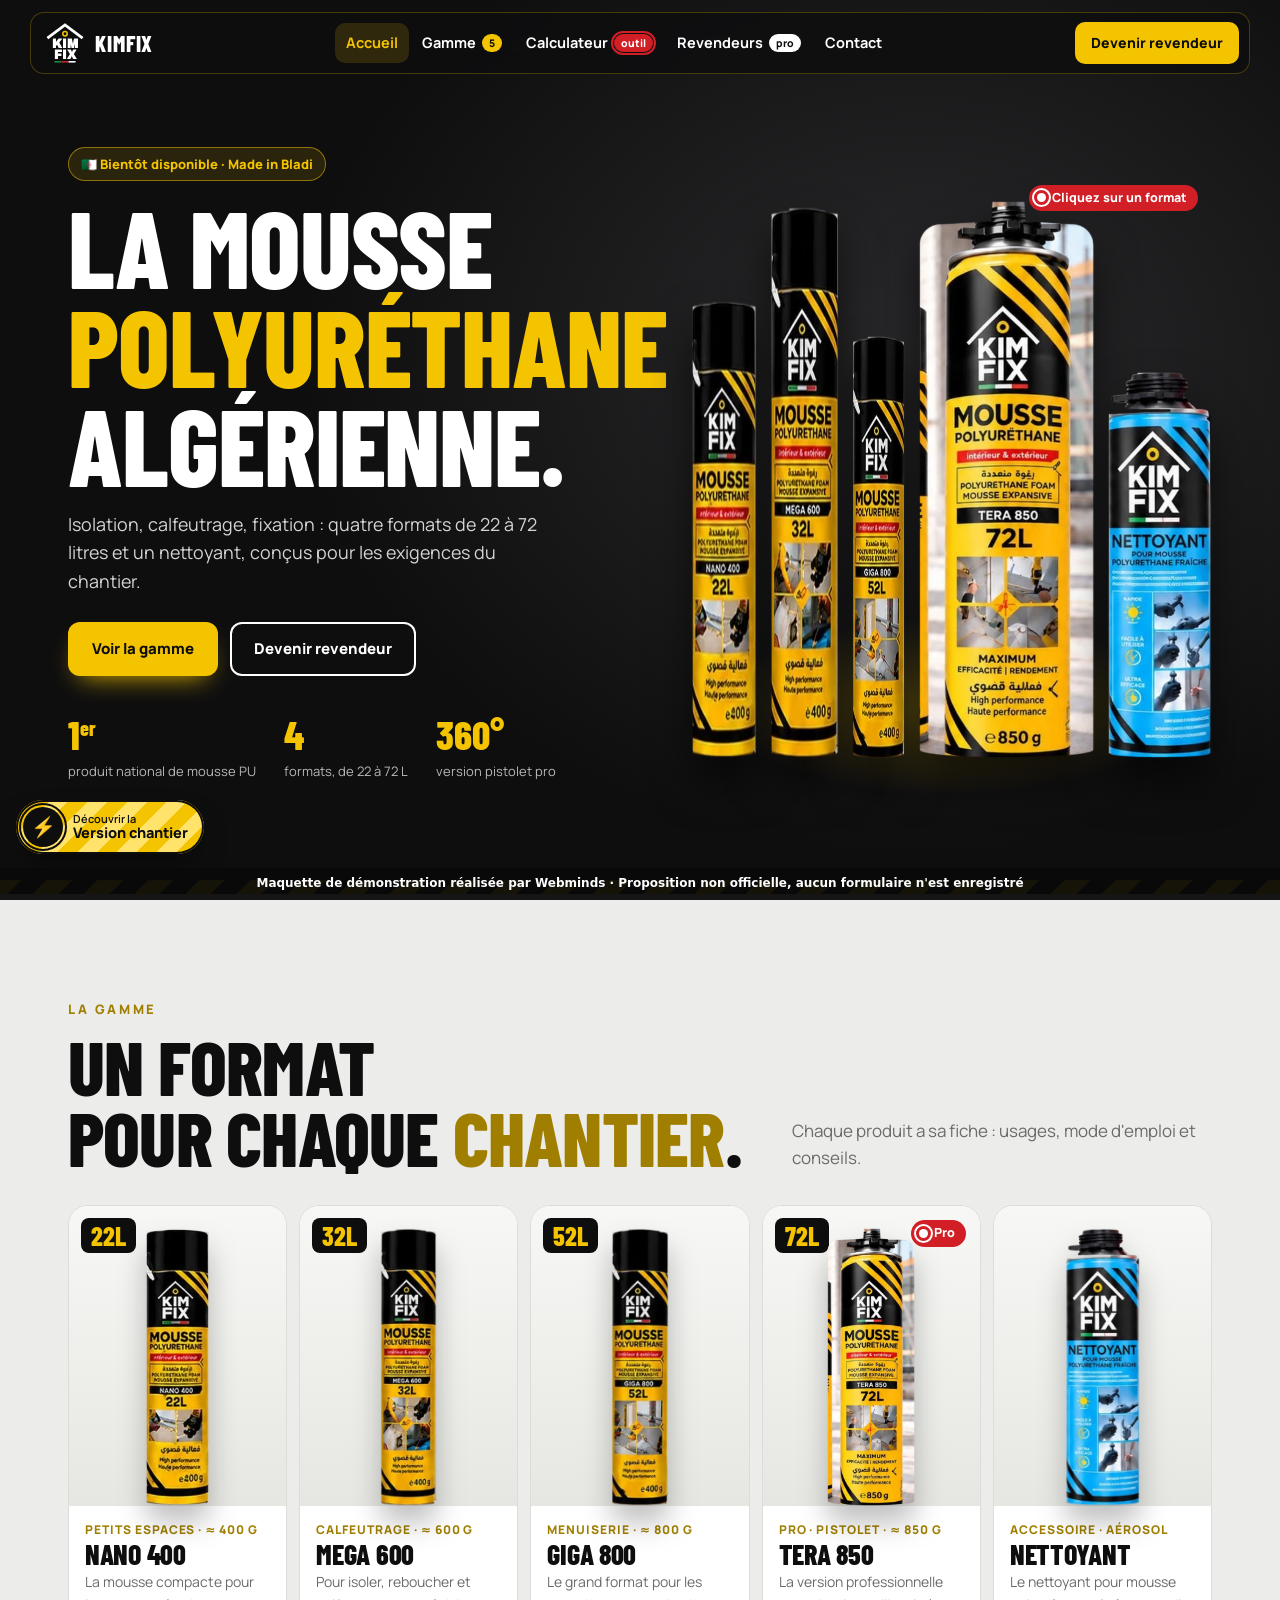
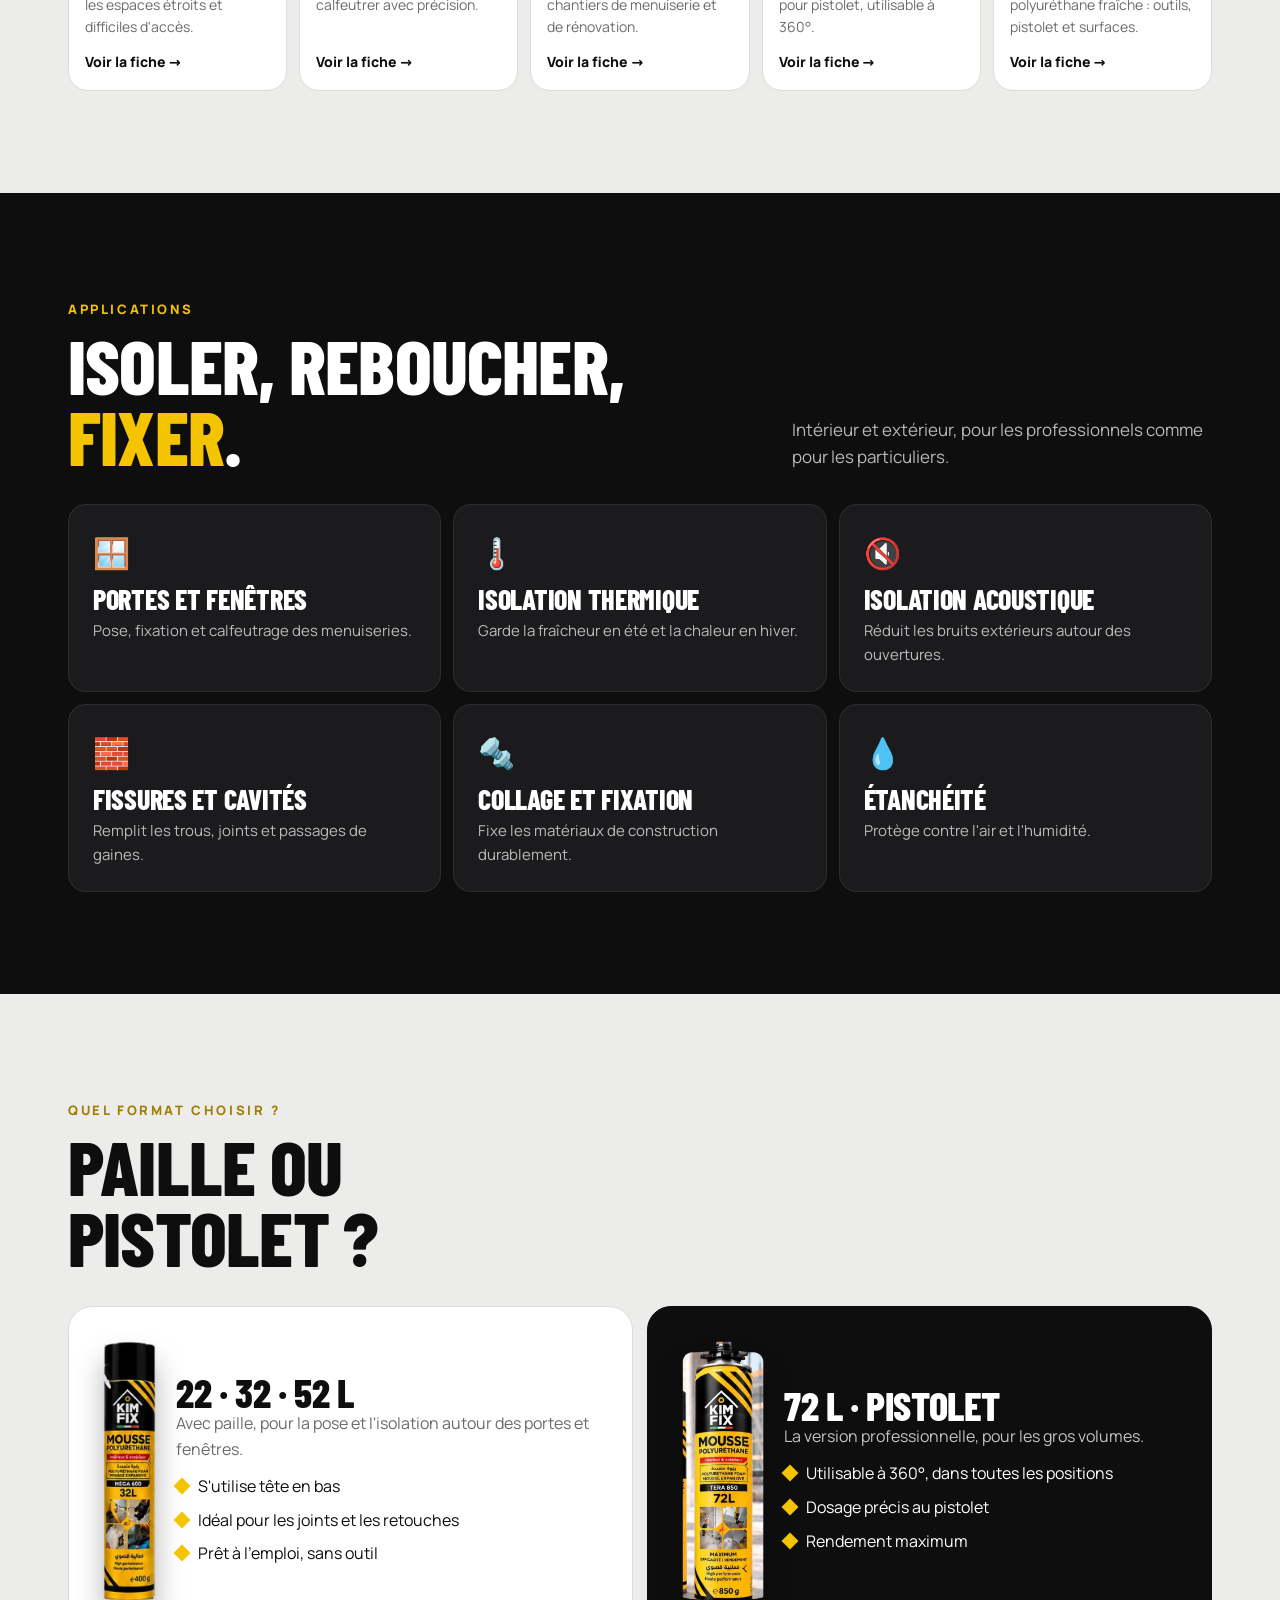
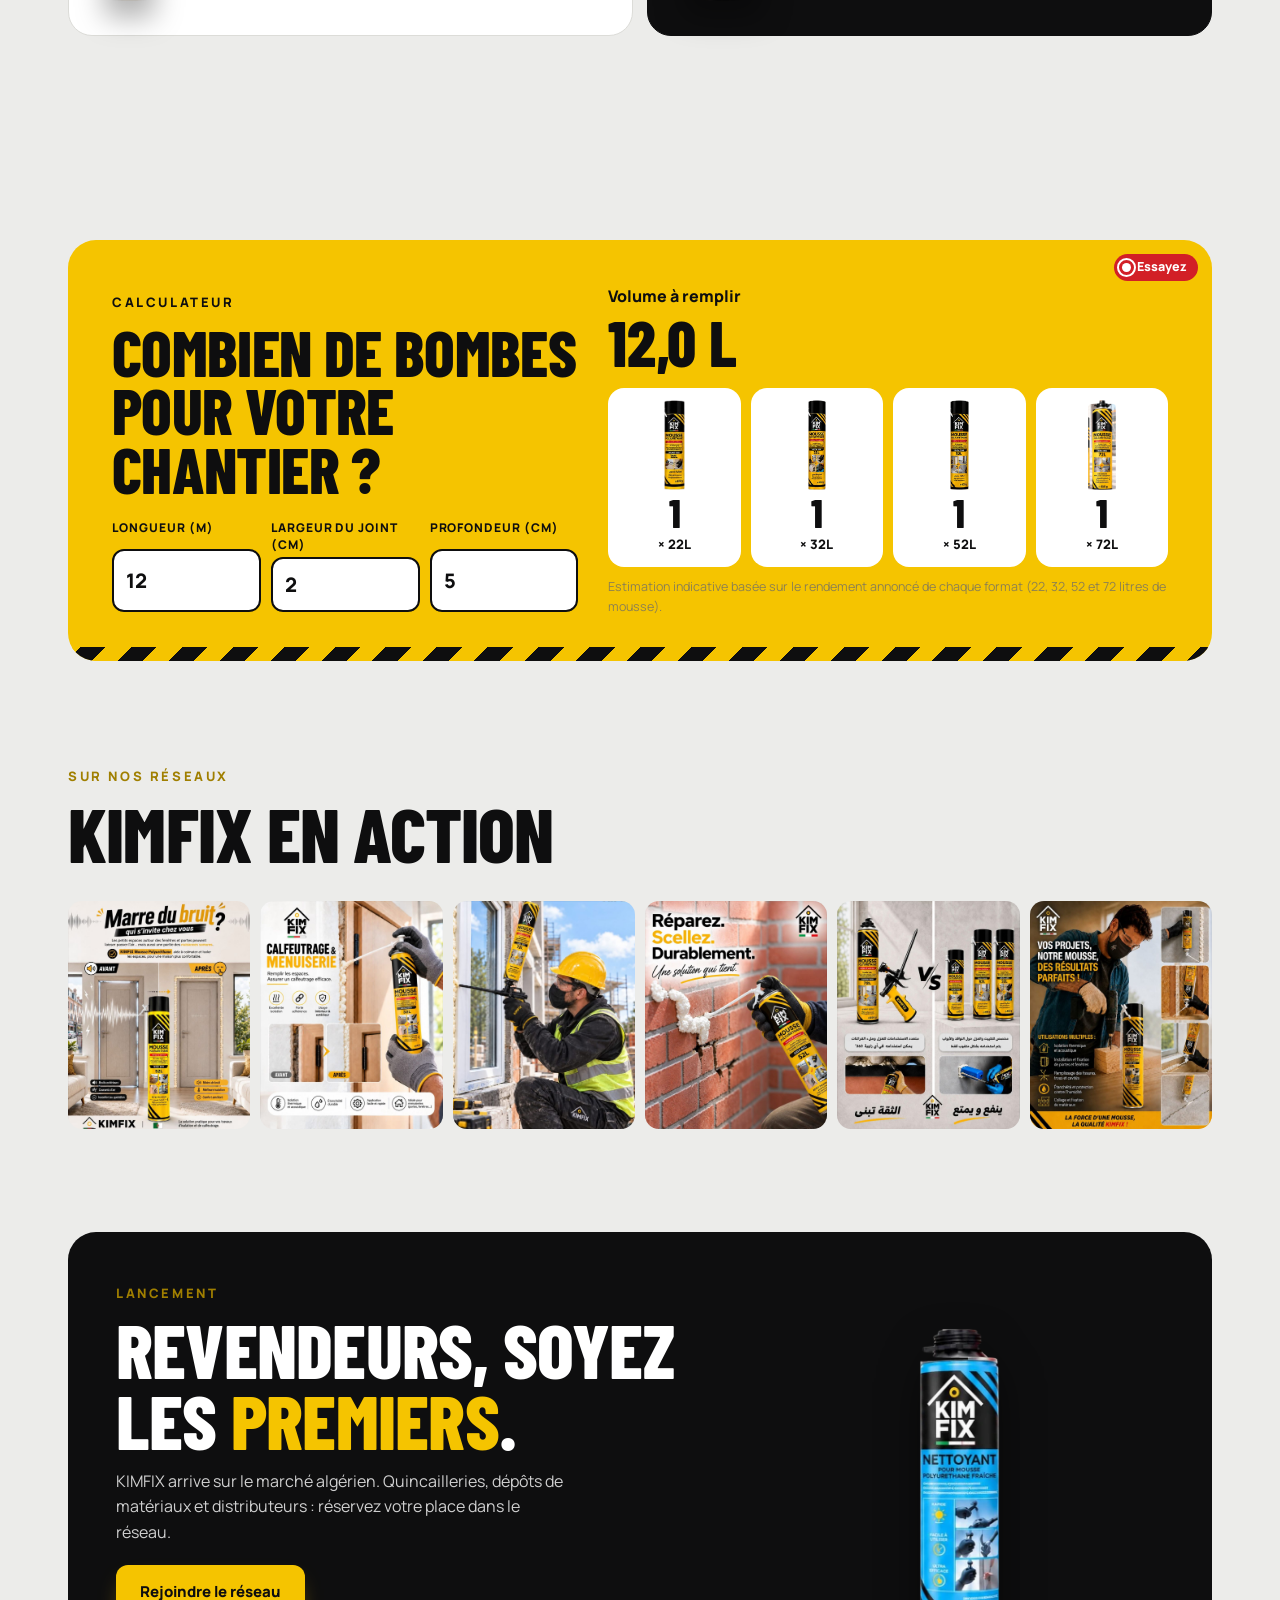
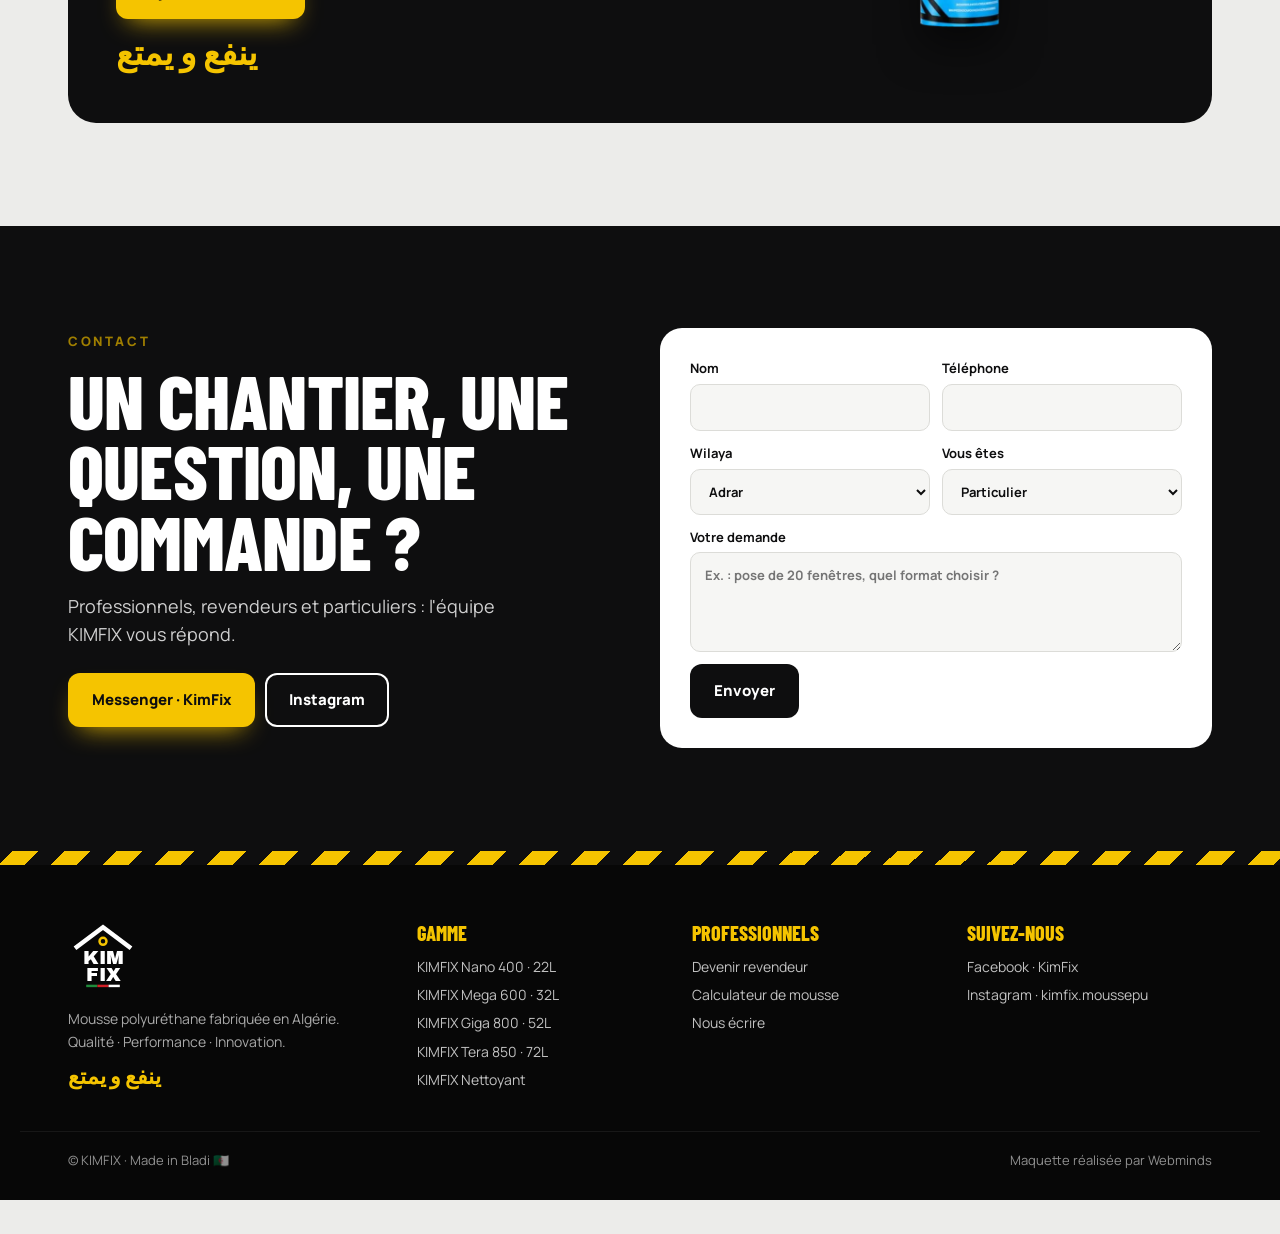
==== index.html @ 87c702bf "KIMFIX : site 2 versions (corporate + chantier), gamme, fiches, calculateur, revendeurs" ====
<!DOCTYPE html><html lang="fr"><head>
<meta charset="utf-8"><meta name="viewport" content="width=device-width, initial-scale=1, viewport-fit=cover"><meta name="robots" content="noindex, nofollow"><meta name="theme-color" content="#0e0e0f">
<link rel="stylesheet" href="style.css"><link rel="icon" href="img/logo.svg">
<title>KIMFIX — Mousse polyuréthane fabriquée en Algérie</title>
<meta name="description" content="KIMFIX, mousse polyuréthane Made in Algeria : 22L, 32L, 52L, 72L et nettoyant. Isolation, calfeutrage, fixation.">
</head><body data-v="corp">
<div id="hdr"></div><main>
<section class="hero"><div class="wrap in">
 <div><span class="badge">🇩🇿 Bientôt disponible · Made in Bladi</span>
  <h1>La mousse <span>polyuréthane</span> algérienne.</h1>
  <p class="lead">Isolation, calfeutrage, fixation : quatre formats de 22 à 72 litres et un nettoyant, conçus pour les exigences du chantier.</p>
  <div style="display:flex;gap:12px;flex-wrap:wrap"><a class="btn y" href="#gamme">Voir la gamme</a><a class="btn o" href="revendeurs.html">Devenir revendeur</a></div>
  <div class="facts"><div><b>1<sup style="font-size:.5em">er</sup></b><span>produit national de mousse PU</span></div><div><b>4</b><span>formats, de 22 à 72 L</span></div><div><b>360°</b><span>version pistolet pro</span></div></div></div>
 <div class="cans" id="cans"><span class="glow"></span><span class="tap tr"><i></i>Cliquez sur un format</span></div>
</div><div class="stripe"></div></section>

<section id="gamme"><div class="wrap"><div class="shead"><div><span class="kick">La gamme</span><h2 style="margin-top:8px">Un format<br>pour chaque <em style="color:#a07f00">chantier</em>.</h2></div><p>Chaque produit a sa fiche : usages, mode d'emploi et conseils.</p></div>
 <div class="range" id="range"></div></div></section>

<section class="dark"><div class="wrap"><div class="shead"><div><span class="kick">Applications</span><h2 style="margin-top:8px">Isoler, reboucher,<br><em>fixer</em>.</h2></div><p>Intérieur et extérieur, pour les professionnels comme pour les particuliers.</p></div>
 <div class="uses" id="uses"></div></div></section>

<section><div class="wrap"><div class="shead"><div><span class="kick">Quel format choisir ?</span><h2 style="margin-top:8px">Paille ou<br>pistolet ?</h2></div></div>
 <div class="versus">
  <div class="vcard rv"><img src="img/c32.webp" alt="KIMFIX 32L"><div><h3>22 · 32 · 52 L</h3><p style="color:var(--mut)">Avec paille, pour la pose et l'isolation autour des portes et fenêtres.</p><ul><li>S'utilise tête en bas</li><li>Idéal pour les joints et les retouches</li><li>Prêt à l'emploi, sans outil</li></ul></div></div>
  <div class="vcard pro rv"><img src="img/c72.webp" alt="KIMFIX 72L"><div><h3>72 L · Pistolet</h3><p style="opacity:.75">La version professionnelle, pour les gros volumes.</p><ul><li>Utilisable à 360°, dans toutes les positions</li><li>Dosage précis au pistolet</li><li>Rendement maximum</li></ul></div></div>
 </div></div></section>
<section id="calcul"><div class="wrap"><div class="calc rv"><span class="tap tr"><i></i>Essayez</span>
 <div><span class="kick" style="color:#0e0e0f">Calculateur</span><h2 style="margin-top:8px">Combien de bombes pour votre chantier ?</h2>
  <div class="f3"><label>Longueur (m)<input id="cl" type="number" min="0" step="0.5" value="12"></label><label>Largeur du joint (cm)<input id="cw2" type="number" min="0" step="0.5" value="2"></label><label>Profondeur (cm)<input id="cd" type="number" min="0" step="0.5" value="5"></label></div></div>
 <div><span style="font-weight:800">Volume à remplir</span><div class="vol" id="cv">0 L</div><div class="cres" id="cres"></div>
  <p class="note">Estimation indicative basée sur le rendement annoncé de chaque format (22, 32, 52 et 72 litres de mousse).</p></div>
</div></div></section>
<section style="padding-top:0"><div class="wrap"><div class="shead"><div><span class="kick">Sur nos réseaux</span><h2 style="margin-top:8px">KIMFIX en action</h2></div></div><div class="gal" id="gal"></div></div></section>
<section style="padding-top:0"><div class="wrap"><div class="launch rv"><div><span class="kick">Lancement</span><h2 style="margin-top:8px">Revendeurs, soyez<br>les <span>premiers</span>.</h2><p style="opacity:.8;margin:14px 0 20px;max-width:460px">KIMFIX arrive sur le marché algérien. Quincailleries, dépôts de matériaux et distributeurs : réservez votre place dans le réseau.</p><a class="btn y" href="revendeurs.html">Rejoindre le réseau</a><div class="ar">ينفع و يمتع</div></div><img src="img/cnet.webp" alt="" style="height:300px;width:auto;justify-self:center;filter:drop-shadow(0 20px 20px rgba(0,0,0,.5))"></div></div></section>
<section class="contact" id="contact"><div class="wrap cg">
 <div><span class="kick">Contact</span><h2 style="margin-top:10px">Un chantier, une question, une commande&nbsp;?</h2>
  <p style="opacity:.8;font-size:18px;margin:16px 0 24px;max-width:440px">Professionnels, revendeurs et particuliers : l'équipe KIMFIX vous répond.</p>
  <div style="display:flex;gap:10px;flex-wrap:wrap"><a class="btn y" id="fbl" target="_blank" rel="noopener">Messenger · KimFix</a><a class="btn o" id="igl" target="_blank" rel="noopener">Instagram</a></div></div>
 <form class="f" id="cform"><label>Nom<input required></label><label>Téléphone<input type="tel" required></label>
  <label>Wilaya<select id="cw"></select></label><label>Vous êtes<select><option>Particulier</option><option>Artisan / applicateur</option><option>Entreprise du bâtiment</option><option>Revendeur / quincaillerie</option></select></label>
  <label class="full">Votre demande<textarea placeholder="Ex. : pose de 20 fenêtres, quel format choisir ?"></textarea></label><button class="btn k" type="submit">Envoyer</button></form>
</div></section>
</main><div id="ftr"></div>
<script src="data.js"></script><script src="core.js"></script>
<script>
document.getElementById('cans').insertAdjacentHTML('beforeend',ORDER.map(k=>'<a href="produit.html?p='+k+'" aria-label="'+P[k].name+'"><img src="'+P[k].img+'" alt="'+P[k].name+'"></a>').join(''));
document.getElementById('range').innerHTML=ORDER.map((k,i)=>{const p=P[k];return '<a class="pc" href="produit.html?p='+k+'">'+(p.vol?'<span class="vb">'+p.vol+'L</span>':'')+(i===3?'<span class="tap tr"><i></i>Pro</span>':'')+'<div class="vis"><img src="'+p.img+'" alt="'+p.name+'" loading="lazy"></div><div class="tx"><small>'+p.tag+' · '+p.fmt+'</small><h3>'+p.name.replace('KIMFIX ','')+'</h3><p>'+p.short+'</p><span class="go">Voir la fiche →</span></div></a>'}).join('');
document.getElementById('uses').innerHTML=USES.map(u=>'<div class="use rv"><div class="e">'+u[0]+'</div><h3>'+u[1]+'</h3><p>'+u[2]+'</p></div>').join('');
document.getElementById('gal').innerHTML=['bruit','calfeutrage','chantier','reparez','vs','projets'].map(k=>'<a href="#gamme"><img src="img/camp-'+k+'.jpg" alt="Publication KIMFIX" loading="lazy"></a>').join('');
document.getElementById('fbl').href=FB;document.getElementById('igl').href=IG;document.getElementById('cw').innerHTML=WILAYAS.map(w=>'<option>'+w+'</option>').join('');document.getElementById('cform').onsubmit=e=>{e.preventDefault();okForm(e.target,'Message envoyé !')};calcInit(document.getElementById('calcul'));
reveal();
</script></body></html>
---- style.css ----
@font-face{font-family:AB;src:url(fonts/archivo-black-latin-400-normal.woff2) format('woff2');font-display:swap}
@font-face{font-family:BC;font-weight:700;src:url(fonts/barlow-condensed-latin-700-normal.woff2) format('woff2');font-display:swap}
@font-face{font-family:BC;font-weight:800;src:url(fonts/barlow-condensed-latin-800-normal.woff2) format('woff2');font-display:swap}
@font-face{font-family:MR;font-weight:400;src:url(fonts/manrope-latin-400-normal.woff2) format('woff2')}
@font-face{font-family:MR;font-weight:600;src:url(fonts/manrope-latin-600-normal.woff2) format('woff2')}
@font-face{font-family:MR;font-weight:700;src:url(fonts/manrope-latin-700-normal.woff2) format('woff2')}
@font-face{font-family:MR;font-weight:800;src:url(fonts/manrope-latin-800-normal.woff2) format('woff2')}
:root{--y:#f5c400;--y2:#ffd83d;--k:#0e0e0f;--k2:#1b1b1d;--g:#ececea;--mut:#6b6b6b;--line:#dcdcd8;--ease:cubic-bezier(.2,.8,.2,1)}
*{box-sizing:border-box;margin:0;padding:0}:root{padding-top:env(safe-area-inset-top,0px)}
html{scroll-behavior:smooth;overflow-x:clip;scroll-padding-top:90px}
body{font-family:MR,system-ui,sans-serif;background:var(--g);color:var(--k);line-height:1.6;overflow-x:clip;padding-bottom:34px;-webkit-font-smoothing:antialiased}
img{max-width:100%;display:block}a{color:inherit;text-decoration:none}button,input,select,textarea{font:inherit;color:inherit}
:focus-visible{outline:3px solid var(--y);outline-offset:3px}
.wrap{max-width:1240px;margin:0 auto;padding-inline:clamp(18px,4vw,48px)}section{padding-block:clamp(64px,8vw,110px);position:relative}main{overflow-x:clip}
h1,h2,h3{font-family:BC,Impact,sans-serif;font-weight:800;text-transform:uppercase;line-height:.92;letter-spacing:-.01em}
h2{font-size:clamp(44px,6vw,84px)}h2 em{font-style:normal;color:var(--y);-webkit-text-stroke:0}
.kick{font:800 13px MR;letter-spacing:.2em;text-transform:uppercase;color:#a07f00}
.dark .kick{color:var(--y)}
.stripe{height:14px;background:repeating-linear-gradient(-45deg,var(--y) 0 18px,var(--k) 18px 36px)}
.lg{width:44px;height:44px}
header.top{position:fixed;z-index:60;top:calc(12px + env(safe-area-inset-top,0px));left:50%;transform:translateX(-50%);width:min(1220px,calc(100% - 24px));display:flex;align-items:center;justify-content:space-between;gap:12px;padding:8px 10px 8px 12px;border-radius:14px;background:rgba(14,14,15,.82);backdrop-filter:blur(12px);-webkit-backdrop-filter:blur(12px);color:#fff;border:1px solid rgba(245,196,0,.25);transition:.3s}
header.top.solid{background:rgba(14,14,15,.96)}
.logo{display:flex;align-items:center;gap:8px;font:800 22px BC;letter-spacing:.04em}
header.top nav{display:flex;gap:2px;font-weight:700;font-size:14.5px}header.top nav a{display:inline-flex;gap:6px;align-items:center;padding:8px 11px;border-radius:10px}
header.top nav a:hover,header.top nav a.act{background:rgba(245,196,0,.15);color:var(--y)}
.hr{display:flex;gap:8px;align-items:center}.cta{background:var(--y);color:var(--k);padding:10px 16px;border-radius:10px;font-weight:800;font-size:14px;white-space:nowrap}
.burger{display:none;width:44px;height:44px;border:0;border-radius:10px;background:var(--y);color:var(--k);font-size:20px}
.menu{position:fixed;inset:0;z-index:80;background:var(--k);color:#fff;display:none;flex-direction:column;justify-content:center;gap:8px;padding:0 28px}.menu.open{display:flex}
.menu a{font:800 clamp(34px,10vw,52px) BC;text-transform:uppercase;display:flex;gap:10px;align-items:center}.menu .mx{position:absolute;top:20px;right:20px;width:48px;height:48px;border:0;border-radius:12px;background:var(--y);font-size:20px}
.pst{display:inline-flex;font:800 10.5px/1 MR;padding:4px 7px;border-radius:999px;position:relative;text-transform:none}
.pst.y{background:var(--y);color:var(--k)}.pst.k{background:#fff;color:var(--k)}.pst.r{background:#d21f26;color:#fff}
.pst.r::after{content:"";position:absolute;inset:-3px;border-radius:999px;border:2px solid #d21f26;animation:ping 1.6s ease-out infinite}
@keyframes ping{0%{transform:scale(.9);opacity:.9}100%{transform:scale(1.35);opacity:0}}
.tap{position:absolute;z-index:6;display:inline-flex;gap:6px;align-items:center;background:#d21f26;color:#fff;font:800 12.5px/1 MR;padding:7px 11px 7px 8px;border-radius:999px;pointer-events:none;white-space:nowrap}
.tap i{width:9px;height:9px;border-radius:50%;background:#fff;position:relative}.tap i::after{content:"";position:absolute;inset:-5px;border-radius:50%;border:2px solid #fff;animation:ping 1.4s ease-out infinite}
.tap.tr{top:14px;right:14px}.tap.tl{top:14px;left:14px}
.vswitch{position:fixed;z-index:90;bottom:calc(46px + env(safe-area-inset-bottom,0px));left:16px;display:flex;gap:10px;align-items:center;padding:7px 16px 7px 7px;border-radius:999px;color:var(--k);font:800 14.5px/1.1 MR;background:repeating-linear-gradient(-45deg,var(--y) 0 14px,#ffe36a 14px 28px);background-size:200% 100%;animation:vsg 3s linear infinite,vsw 5s ease-in-out infinite;box-shadow:0 14px 30px -10px rgba(0,0,0,.6),inset 0 0 0 2px var(--k)}
.vswitch small{display:block;font-size:11px;font-weight:600}.vswitch .vs-i{width:40px;height:40px;border-radius:50%;background:var(--k);display:grid;place-items:center;font-size:20px;position:relative}
.vswitch .vs-i::after{content:"";position:absolute;inset:-4px;border-radius:50%;border:2px solid var(--k);animation:ping 1.6s ease-out infinite}
.v-mod .vswitch{background:var(--k);color:#fff;animation:vsw 5s ease-in-out infinite;box-shadow:0 14px 30px -10px rgba(0,0,0,.6),inset 0 0 0 2px var(--y)}.v-mod .vswitch .vs-i{background:var(--y)}
@keyframes vsg{to{background-position:-56px 0}}@keyframes vsw{0%,82%,100%{rotate:0deg}86%{rotate:-6deg}90%{rotate:5deg}94%{rotate:-3deg}}
#wm-demo{position:fixed;left:0;right:0;bottom:0;z-index:2147483000;background:rgba(10,10,10,.95);color:#fff;font:600 12px/1.3 system-ui,sans-serif;text-align:center;padding:8px 12px calc(8px + env(safe-area-inset-bottom,0px))}
.btn{display:inline-flex;align-items:center;justify-content:center;gap:10px;padding:15px 24px;border-radius:12px;font-weight:800;font-size:15px;border:0;cursor:pointer;transition:transform .3s var(--ease);white-space:nowrap}
.btn.y{background:var(--y);color:var(--k);box-shadow:0 12px 26px -12px rgba(245,196,0,.9)}.btn.y:hover{transform:translateY(-2px)}.btn.k{background:var(--k);color:#fff}.btn.o{box-shadow:inset 0 0 0 2px currentColor;background:transparent}
.btn.done{background:#1f8a3b!important;color:#fff!important}
.rv{opacity:0;transform:translateY(24px);transition:opacity .7s,transform .8s var(--ease)}.rv.in{opacity:1;transform:none}
.shead{display:flex;justify-content:space-between;align-items:flex-end;gap:24px;flex-wrap:wrap;margin-bottom:34px}.shead p{max-width:420px;color:var(--mut);font-size:17px}
.dark{background:var(--k);color:#fff}.dark .shead p{color:rgba(255,255,255,.7)}
/* hero corp */
.hero{background:radial-gradient(70% 80% at 72% 40%,#2a2a2c,#0e0e0f 70%);color:#fff;padding:0;overflow:hidden}
.hero .in{display:grid;grid-template-columns:1fr 1.05fr;gap:24px;align-items:center;min-height:min(100svh,880px);padding-block:120px 70px}
.hero h1{font-size:clamp(60px,8.4vw,128px);margin:16px 0}.hero h1 span{color:var(--y)}
.hero .lead{font-size:clamp(16px,1.4vw,19px);opacity:.82;max-width:480px;margin-bottom:26px}
.badge{display:inline-flex;gap:8px;align-items:center;background:rgba(245,196,0,.12);border:1px solid rgba(245,196,0,.5);color:var(--y);font:800 13px MR;padding:7px 12px;border-radius:999px}
.cans{position:relative;height:clamp(380px,46vw,620px);display:flex;align-items:flex-end;justify-content:center;gap:clamp(4px,1vw,14px)}
.cans a{display:block;transition:transform .5s var(--ease)}.cans a:hover{transform:translateY(-16px)}
.cans img{filter:drop-shadow(0 26px 22px rgba(0,0,0,.6));height:100%;width:auto}
.cans a:nth-child(1){height:64%}.cans a:nth-child(2){height:76%}.cans a:nth-child(3){height:78%}.cans a:nth-child(4){height:94%}.cans a:nth-child(5){height:72%}
.cans .glow{position:absolute;left:5%;right:5%;bottom:-6%;height:30%;background:radial-gradient(closest-side,rgba(245,196,0,.35),transparent);pointer-events:none}
.facts{display:flex;gap:28px;flex-wrap:wrap;margin-top:34px}.facts b{display:block;font:800 40px BC;color:var(--y)}.facts span{font-size:13px;opacity:.7}
/* range */
.range{display:grid;grid-template-columns:repeat(5,1fr);gap:12px}
.pc{background:#fff;border-radius:20px;overflow:hidden;display:flex;flex-direction:column;position:relative;transition:transform .4s var(--ease),box-shadow .4s;border:1px solid var(--line)}
.pc:hover{transform:translateY(-6px);box-shadow:0 30px 50px -30px rgba(0,0,0,.45)}
.pc .vis{height:300px;display:flex;align-items:flex-end;justify-content:center;padding:22px 10px 0;background:linear-gradient(180deg,#f7f7f5,#e6e6e2)}
.pc .vis img{max-height:100%;width:auto;filter:drop-shadow(0 18px 14px rgba(0,0,0,.25));transition:transform .5s var(--ease)}.pc:hover .vis img{transform:scale(1.05)}
.pc .vb{position:absolute;top:12px;left:12px;background:var(--k);color:var(--y);font:800 26px BC;padding:2px 10px;border-radius:8px}
.pc .tx{padding:14px 16px 16px;display:flex;flex-direction:column;gap:3px;flex:1}.pc small{font-weight:800;color:#a07f00;font-size:12px;text-transform:uppercase;letter-spacing:.08em}
.pc h3{font-size:28px}.pc p{font-size:14px;color:var(--mut)}.pc .go{margin-top:auto;padding-top:10px;font-weight:800;font-size:14px}
.uses{display:grid;grid-template-columns:repeat(3,1fr);gap:12px}
.use{background:var(--k2);border:1px solid rgba(255,255,255,.08);border-radius:18px;padding:24px;transition:border-color .3s}.use:hover{border-color:var(--y)}
.use .e{font-size:30px}.use h3{font-size:28px;margin:10px 0 6px;color:#fff}.use p{color:rgba(255,255,255,.7);font-size:15px}
.versus{display:grid;grid-template-columns:1fr 1fr;gap:14px}
.vcard{border-radius:24px;padding:clamp(22px,3vw,34px);display:grid;grid-template-columns:auto 1fr;gap:20px;align-items:center;background:#fff;border:1px solid var(--line)}
.vcard.pro{background:var(--k);color:#fff;border-color:var(--k)}.vcard img{height:260px;width:auto;filter:drop-shadow(0 18px 14px rgba(0,0,0,.3))}
.vcard h3{font-size:40px}.vcard ul{list-style:none;display:grid;gap:8px;margin-top:12px}.vcard li{display:flex;gap:10px}.vcard li::before{content:"";flex:none;width:12px;height:12px;background:var(--y);margin-top:6px;transform:rotate(45deg)}
.calc{background:var(--y);border-radius:28px;padding:clamp(22px,4vw,44px);display:grid;grid-template-columns:1fr 1.2fr;gap:30px;align-items:center;position:relative;overflow:hidden}
.calc::before{content:"";position:absolute;inset:auto 0 0 0;height:14px;background:repeating-linear-gradient(-45deg,var(--k) 0 18px,var(--y) 18px 36px)}
.calc h2{font-size:clamp(40px,5vw,72px)}.calc .f3{display:grid;grid-template-columns:repeat(3,1fr);gap:10px;margin-top:20px}
.calc label{display:grid;gap:4px;font:800 12px MR;text-transform:uppercase;letter-spacing:.08em}
.calc input{border:2px solid var(--k);border-radius:12px;padding:12px;background:#fff;font:800 20px MR;width:100%}
.calc .vol{font:800 64px/1 BC}.calc .note{font-size:12.5px;margin-top:10px;opacity:.75}
.cres{display:grid;grid-template-columns:repeat(4,1fr);gap:10px;margin-top:14px}
.cr{background:#fff;border-radius:16px;padding:12px 8px;text-align:center;display:grid;justify-items:center;gap:2px}.cr img{height:90px;width:auto}.cr b{font:800 40px/1 BC}.cr span{font-weight:800;font-size:13px}
.gal{display:grid;grid-template-columns:repeat(6,1fr);gap:10px}.gal a{border-radius:14px;overflow:hidden;aspect-ratio:4/5}.gal img{width:100%;height:100%;object-fit:cover;transition:transform .6s var(--ease)}.gal a:hover img{transform:scale(1.05)}
.launch{background:var(--k);color:#fff;border-radius:28px;padding:clamp(26px,4vw,48px);display:grid;grid-template-columns:1.2fr .8fr;gap:24px;align-items:center;overflow:hidden;position:relative}
.launch h2 span{color:var(--y)}.launch .ar{font:800 34px MR;color:var(--y);margin-top:10px}
.contact{background:var(--k);color:#fff}.cg{display:grid;grid-template-columns:1fr 1fr;gap:40px}
.f{display:grid;grid-template-columns:1fr 1fr;gap:12px;background:#fff;color:var(--k);border-radius:22px;padding:clamp(18px,3vw,30px)}.f .full{grid-column:1/-1}
.f label{display:grid;gap:5px;font-size:13px;font-weight:700}.f input,.f select,.f textarea{border:1.5px solid var(--line);background:#f6f6f4;border-radius:10px;padding:12px 14px;width:100%}.f textarea{min-height:100px}.f .btn{grid-column:1/-1;justify-self:start}
.ft{background:#070707;color:#fff;padding:56px 0 30px;border-top:14px solid transparent;border-image:repeating-linear-gradient(-45deg,var(--y) 0 18px,var(--k) 18px 36px) 14}
.fg{display:grid;grid-template-columns:1.3fr 1fr 1fr 1fr;gap:30px}.ft .lg{width:70px;height:70px;margin-bottom:10px}.ft p{opacity:.65;font-size:14px;max-width:280px}.ft .ar{font:800 22px MR;color:var(--y);opacity:1;margin-top:8px}
.ft h4{color:var(--y);font:800 20px BC;text-transform:uppercase;margin-bottom:8px}.ft a{display:block;opacity:.75;font-size:14px;padding:3px 0}.ft a:hover{opacity:1;color:var(--y)}
.fb{display:flex;justify-content:space-between;gap:10px;flex-wrap:wrap;border-top:1px solid rgba(255,255,255,.12);margin-top:36px;padding-top:18px;font-size:13px;opacity:.55}
/* produit */
.ph{background:radial-gradient(80% 80% at 70% 40%,#2a2a2c,#0e0e0f 70%);color:#fff;padding:0;overflow:hidden}
.ph .in{display:grid;grid-template-columns:1fr 1fr;gap:30px;align-items:center;padding-block:130px 70px}.crumb{font-size:14px;opacity:.75;display:flex;gap:8px}.crumb a{text-decoration:underline}
.ph h1{font-size:clamp(54px,7vw,104px);margin:12px 0}.ph .lead{font-size:18px;opacity:.85;max-width:480px;margin-bottom:20px}
.ph .stage{display:flex;justify-content:center;align-items:flex-end;height:clamp(360px,42vw,560px)}.ph .stage img{max-height:100%;width:auto;filter:drop-shadow(0 34px 28px rgba(0,0,0,.6))}
.chips{display:flex;flex-wrap:wrap;gap:8px}.chips span{border:1px solid rgba(245,196,0,.5);color:var(--y);border-radius:999px;padding:6px 12px;font-size:13.5px;font-weight:700}
.pgrid{display:grid;grid-template-columns:1.1fr .9fr;gap:18px;align-items:start}.panel{background:#fff;border:1px solid var(--line);border-radius:20px;padding:clamp(22px,3vw,32px)}.panel+.panel{margin-top:16px}
.panel h2{font-size:clamp(32px,3.4vw,44px);margin-bottom:12px}.panel ul{list-style:none;display:grid;gap:10px}.panel li{display:flex;gap:10px}.panel li::before{content:"";flex:none;width:12px;height:12px;background:var(--y);margin-top:6px;transform:rotate(45deg)}
.steps{display:grid;grid-template-columns:repeat(4,1fr);gap:10px;counter-reset:s}.steps div{background:#f6f6f4;border-radius:14px;padding:14px;counter-increment:s}.steps div::before{content:counter(s);display:grid;place-items:center;width:32px;height:32px;background:var(--y);border-radius:8px;font:800 20px BC;margin-bottom:8px}
.steps b{display:block}.steps span{font-size:13.5px;color:var(--mut)}
.perks{display:grid;grid-template-columns:repeat(4,1fr);gap:12px}.perk{background:#fff;border:1px solid var(--line);border-radius:18px;padding:22px}.perk .e{font-size:30px}.perk h3{font-size:26px;margin:8px 0 4px}.perk p{font-size:14.5px;color:var(--mut)}
.note{font-size:12.5px;color:var(--mut);margin-top:10px}
@media (max-width:1100px){.range{grid-template-columns:repeat(3,1fr)}}
@media (max-width:1050px){header.top nav,.hr .cta{display:none}.burger{display:grid;place-items:center}.hero .in,.ph .in,.calc,.launch,.cg,.pgrid,.versus{grid-template-columns:1fr}.cans,.ph .stage{order:-1}.uses,.perks{grid-template-columns:1fr 1fr}.gal{grid-template-columns:repeat(3,1fr)}.fg{grid-template-columns:1fr 1fr}.steps{grid-template-columns:1fr 1fr}}
@media (max-width:620px){.range,.uses,.perks,.f,.fg{grid-template-columns:1fr}.pc .vis{height:320px}.cres{grid-template-columns:repeat(2,1fr)}.calc .f3{grid-template-columns:1fr}.vcard{grid-template-columns:1fr;justify-items:center;text-align:left}.vcard img{height:220px}.facts b{font-size:32px}}
@media (prefers-reduced-motion:reduce){*,*::before,*::after{animation:none!important;transition:none!important}.rv{opacity:1;transform:none}}
/* MODERNE */
.v-mod{background:#f4f1e6}
.mh{background:var(--y);min-height:100svh;padding:0;overflow:hidden;display:flex;align-items:center}
.mh::before{content:"";position:absolute;inset:0;background:repeating-linear-gradient(-45deg,rgba(0,0,0,.05) 0 30px,transparent 30px 60px)}
.mh canvas{position:absolute;inset:0;width:100%;height:100%;z-index:1;touch-action:pan-y;cursor:crosshair}
.mh.spraying canvas{touch-action:none}
.mh .in{position:relative;z-index:2;display:grid;grid-template-columns:1fr .8fr;gap:20px;align-items:center;width:100%;padding-block:120px 60px;pointer-events:none}
.mh .in a,.mh .in button{pointer-events:auto}
.mh h1{font-size:clamp(70px,11vw,170px);color:var(--k)}.mh h1 span{display:inline-block;background:var(--k);color:var(--y);padding:0 .12em;transform:rotate(-2deg)}
.mh .lead{font-size:19px;font-weight:600;max-width:430px;margin:16px 0 20px}
.mh .meter{display:inline-flex;gap:10px;align-items:center;background:var(--k);color:#fff;border-radius:14px;padding:10px 16px;font-weight:800}.mh .meter b{font:800 34px/1 BC;color:var(--y)}
.mh .big{position:relative;height:clamp(380px,48vw,640px);display:flex;justify-content:center;align-items:flex-end}
.mh .big img{height:100%;width:auto;filter:drop-shadow(0 40px 30px rgba(0,0,0,.35));animation:fl 5s ease-in-out infinite;transform-origin:bottom}
@keyframes fl{50%{translate:0 -14px;rotate:-2deg}}
.spr{display:none;margin-top:12px;border:0;border-radius:999px;padding:10px 16px;font-weight:800;background:#fff;box-shadow:0 6px 18px -8px rgba(0,0,0,.4)}
.mh.spraying .spr{background:var(--k);color:var(--y)}
@media (hover:none){.spr{display:inline-flex}}
.sits{display:flex;flex-wrap:wrap;gap:10px;margin-bottom:24px}
.sits button{border:3px solid var(--k);background:#fff;border-radius:16px;padding:12px 16px;font:800 20px BC;text-transform:uppercase;cursor:pointer;transition:transform .25s var(--ease)}
.sits button:hover{transform:translateY(-3px) rotate(-1deg)}.sits button.on{background:var(--k);color:var(--y)}
.reco{display:grid;grid-template-columns:auto 1fr;gap:26px;align-items:center;background:#fff;border:3px solid var(--k);border-radius:26px;padding:24px;box-shadow:10px 10px 0 var(--k)}
.reco img{height:280px;width:auto;animation:pop .5s var(--ease)}@keyframes pop{0%{transform:scale(.6) rotate(-10deg);opacity:0}100%{transform:none;opacity:1}}
.reco h3{font-size:clamp(40px,5vw,64px)}.reco p{font-size:17px;margin:8px 0 16px}
.hz{display:flex;gap:16px;overflow-x:auto;scroll-snap-type:x mandatory;padding:10px clamp(18px,4vw,48px) 28px}
.hz a{flex:0 0 clamp(230px,22vw,270px);scroll-snap-align:start;background:var(--k);color:#fff;border-radius:22px;padding:18px;min-height:420px;display:flex;flex-direction:column;justify-content:space-between;position:relative;overflow:hidden;transition:transform .4s var(--ease)}
.hz a::before{content:"";position:absolute;left:0;right:0;top:0;height:12px;background:repeating-linear-gradient(-45deg,var(--y) 0 14px,var(--k) 14px 28px)}
.hz a:hover{transform:translateY(-8px) rotate(-1deg)}.hz img{height:260px;width:auto;align-self:center;filter:drop-shadow(0 16px 14px rgba(0,0,0,.6))}
.hz b{font:800 54px/1 BC;color:var(--y)}.hz h3{font-size:26px}
@media (max-width:1050px){.mh .in{grid-template-columns:1fr}.mh .big{order:-1;height:340px}.reco{grid-template-columns:1fr;justify-items:center}}
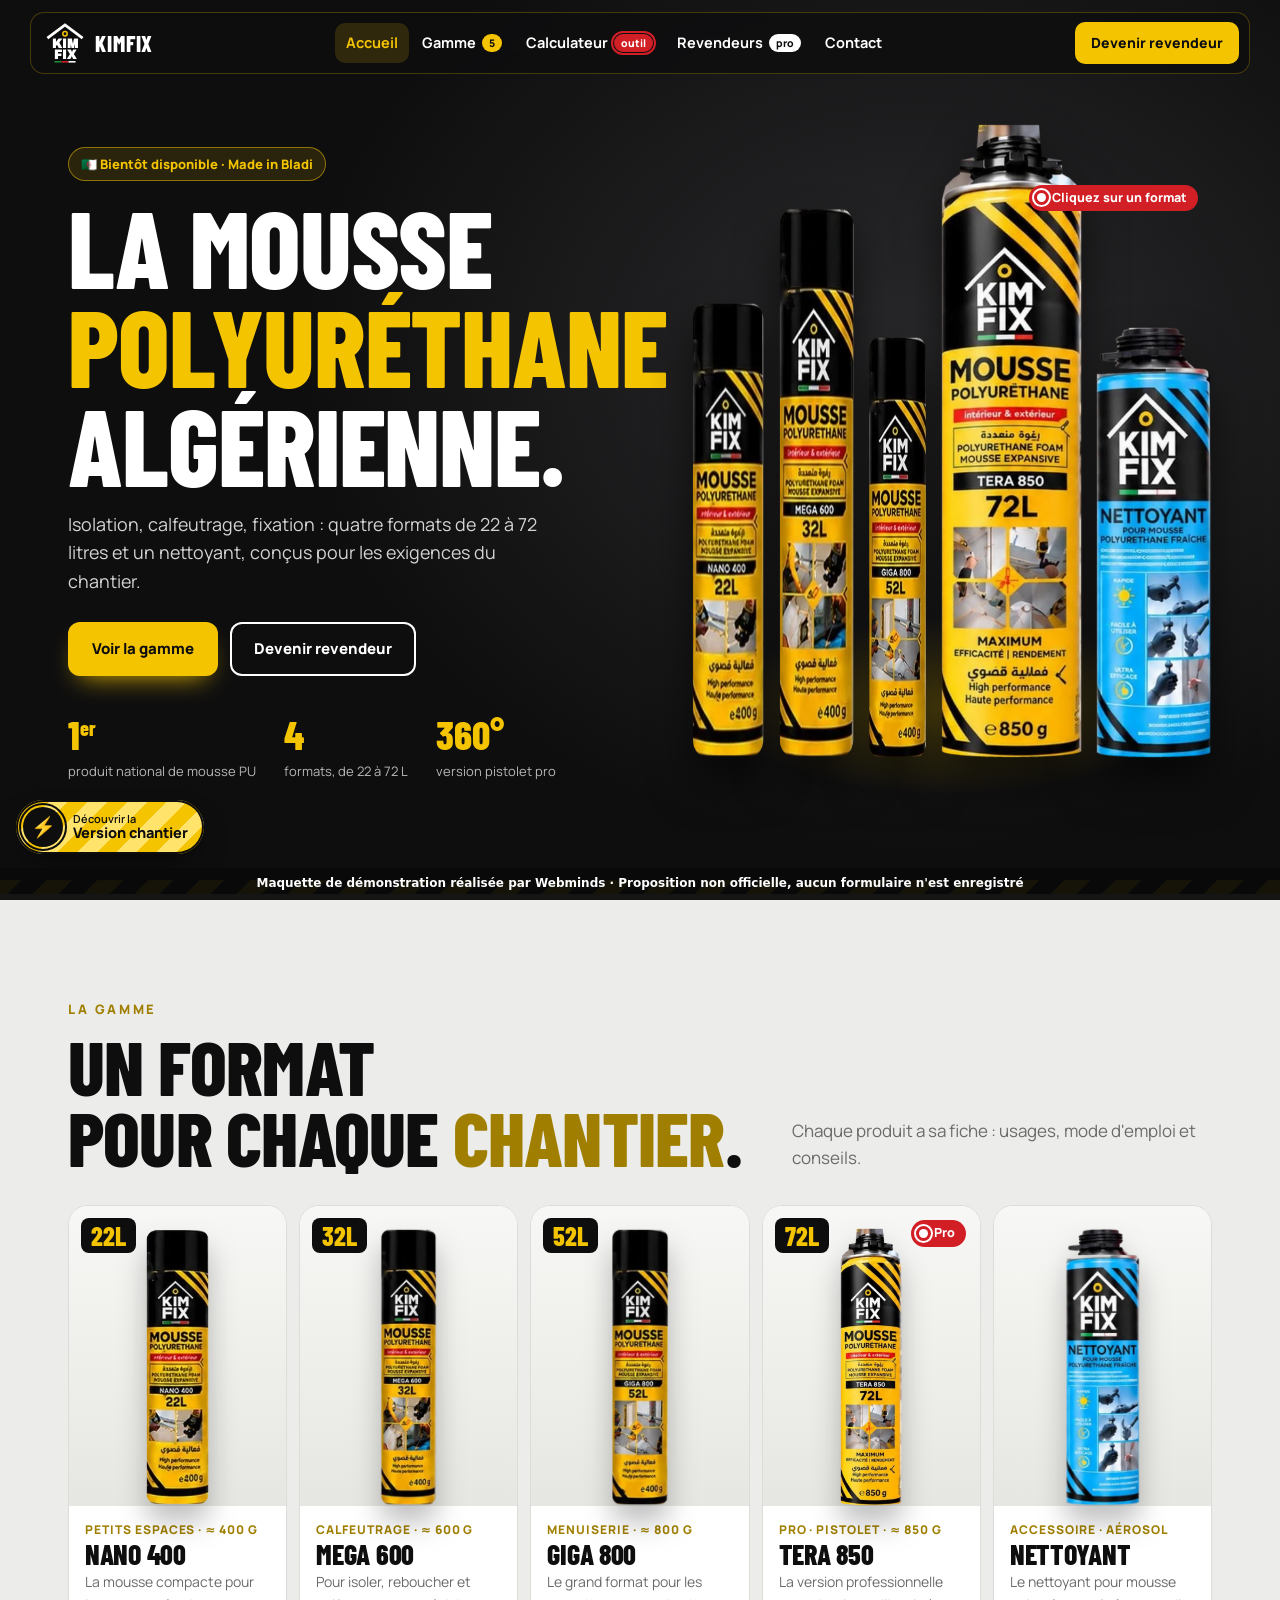
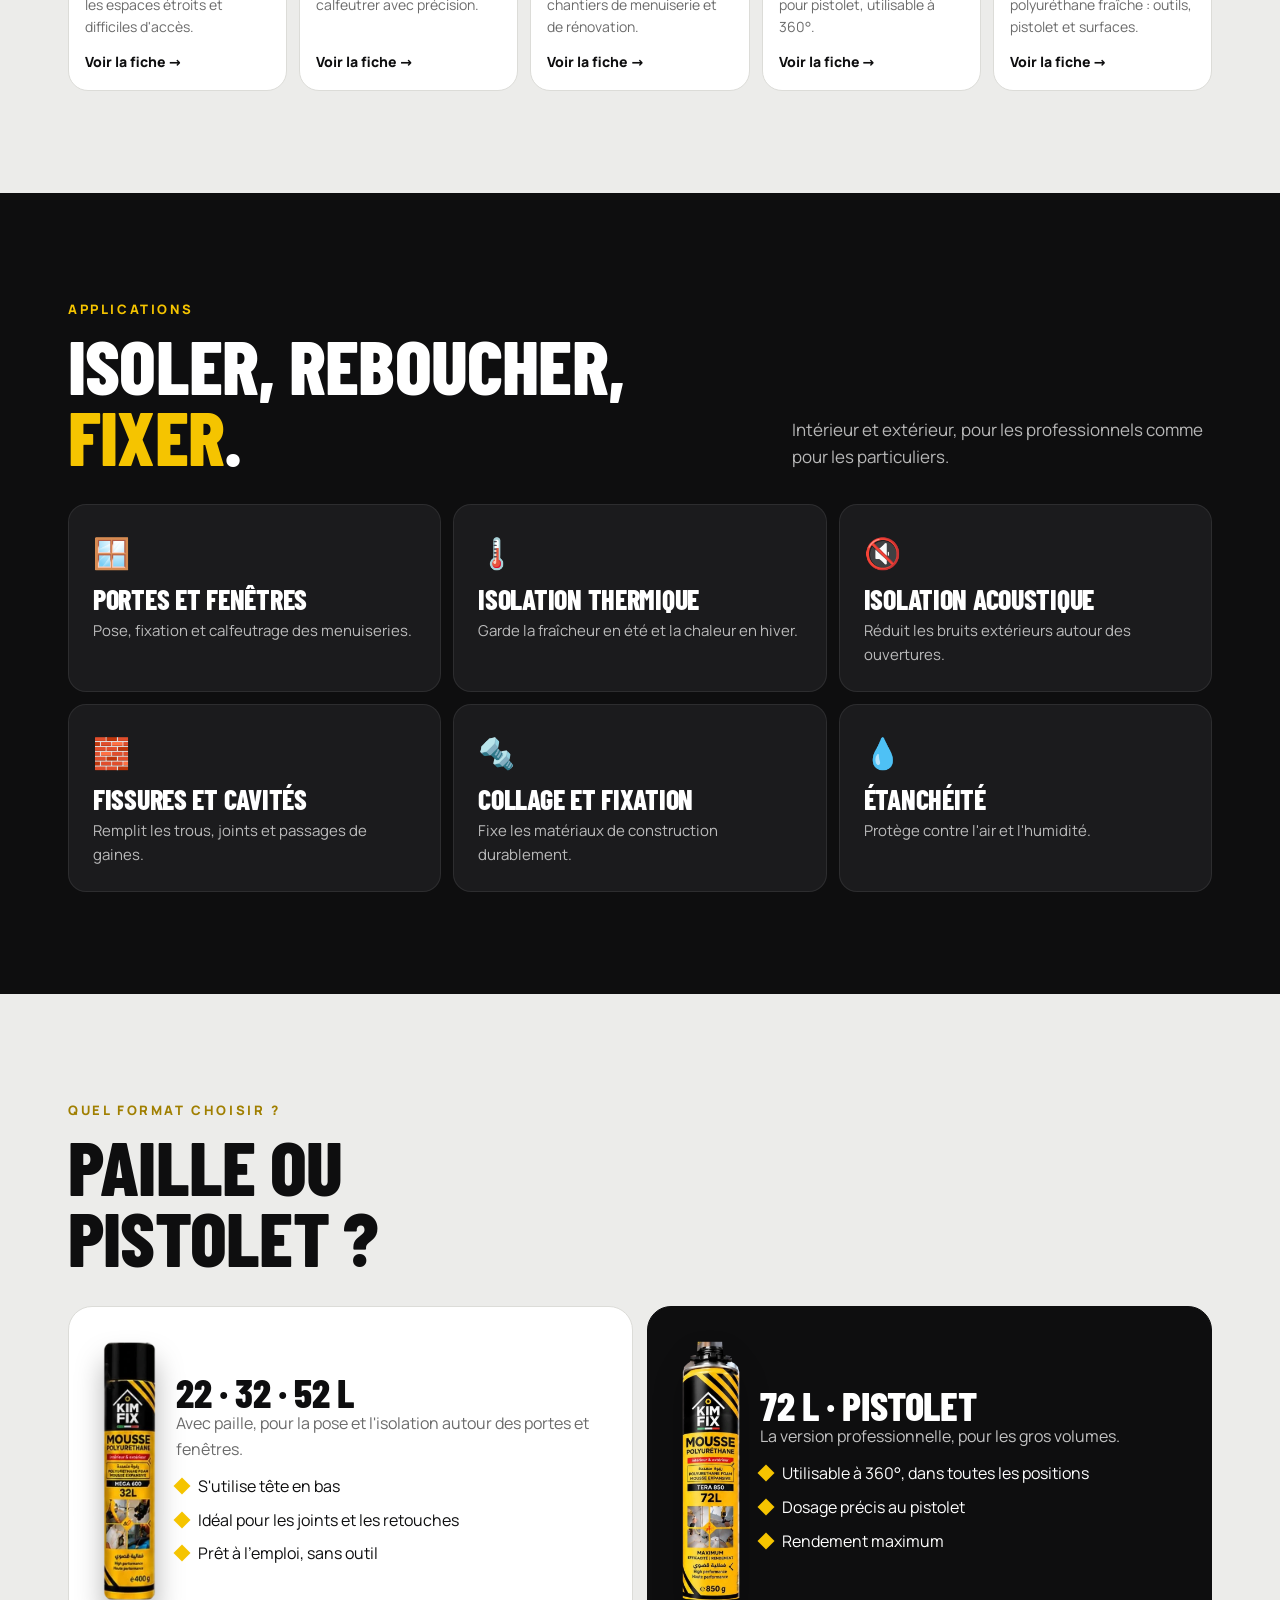
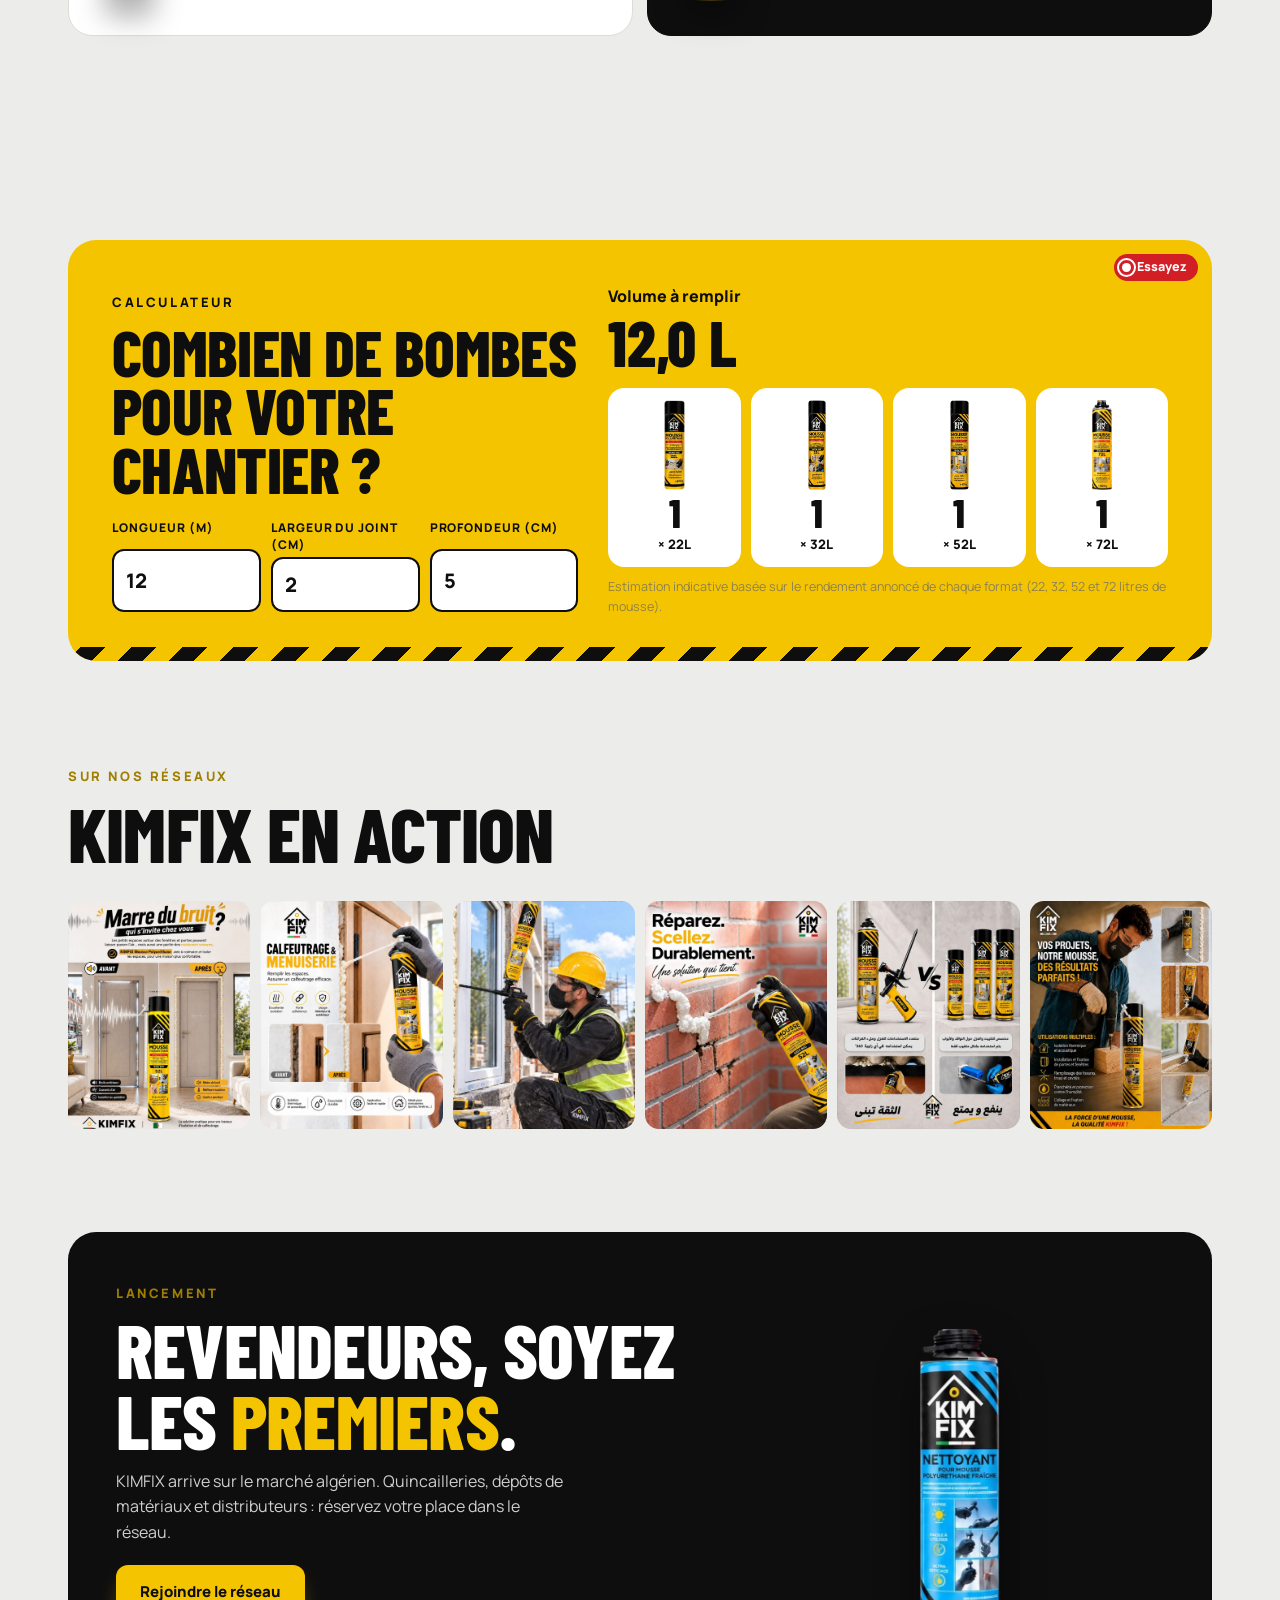
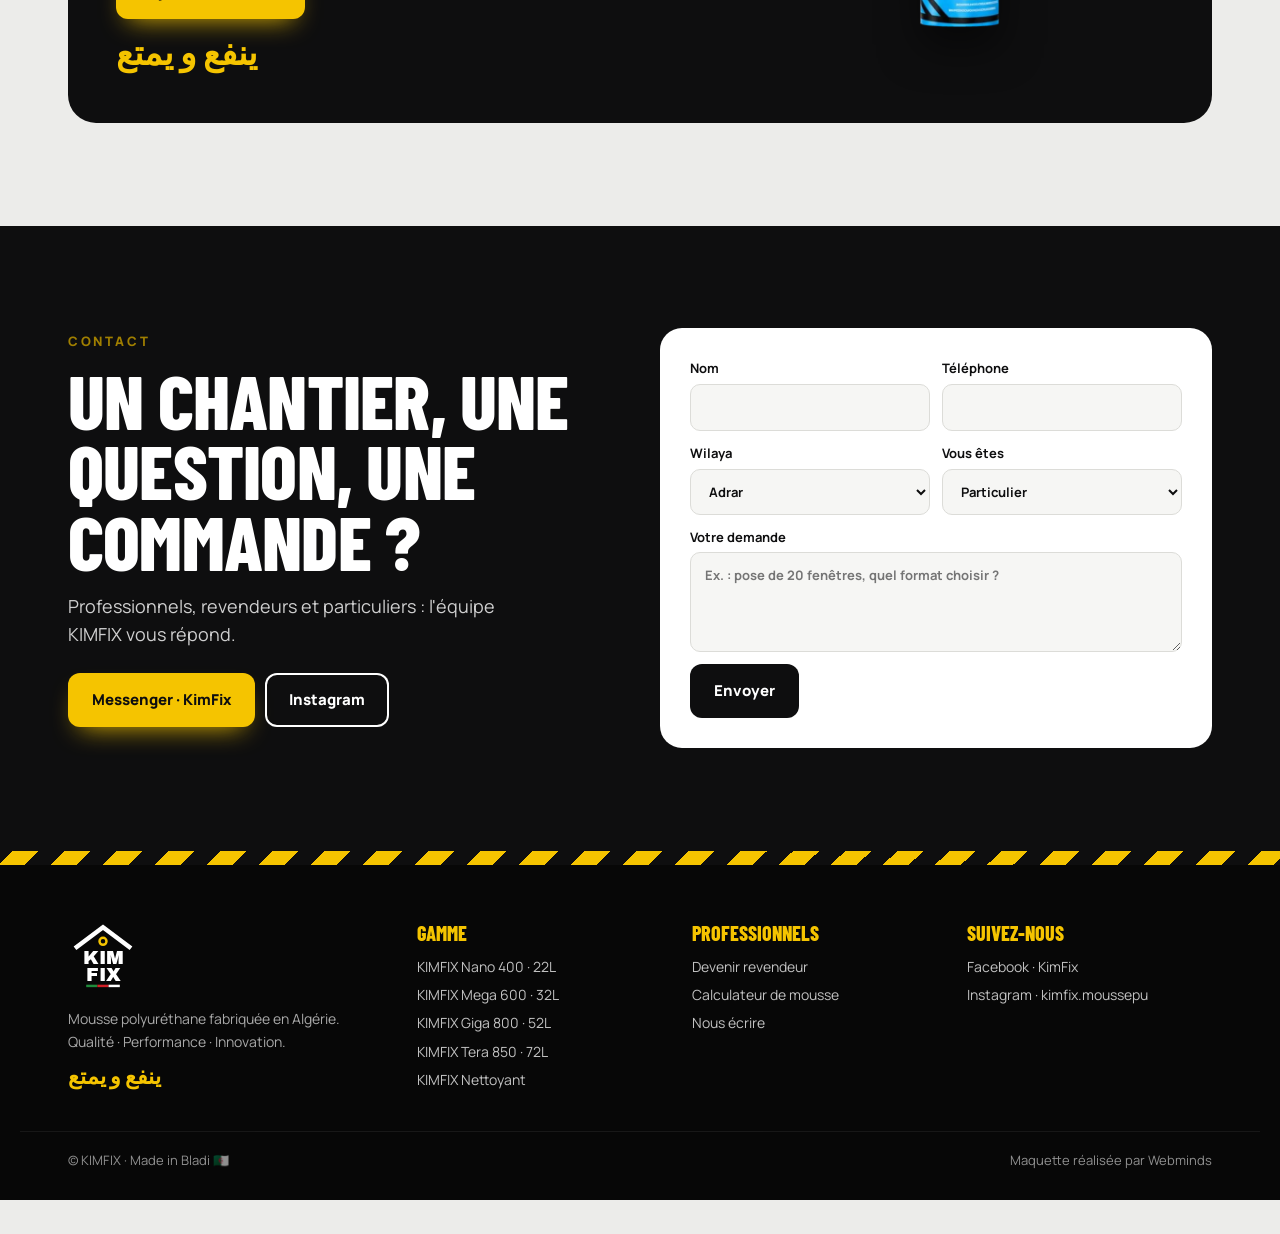
==== commit 0f9cb445: "Branchement Webminds Radar (suivi des visites)" ====
--- a/index.html
+++ b/index.html
@@ -50,4 +50,4 @@
 document.getElementById('gal').innerHTML=['bruit','calfeutrage','chantier','reparez','vs','projets'].map(k=>'<a href="#gamme"><img src="img/camp-'+k+'.jpg" alt="Publication KIMFIX" loading="lazy"></a>').join('');
 document.getElementById('fbl').href=FB;document.getElementById('igl').href=IG;document.getElementById('cw').innerHTML=WILAYAS.map(w=>'<option>'+w+'</option>').join('');document.getElementById('cform').onsubmit=e=>{e.preventDefault();okForm(e.target,'Message envoyé !')};calcInit(document.getElementById('calcul'));
 reveal();
-</script></body></html>
+</script><script src="https://radar-xi-flax.vercel.app/t.js" defer></script></body></html>
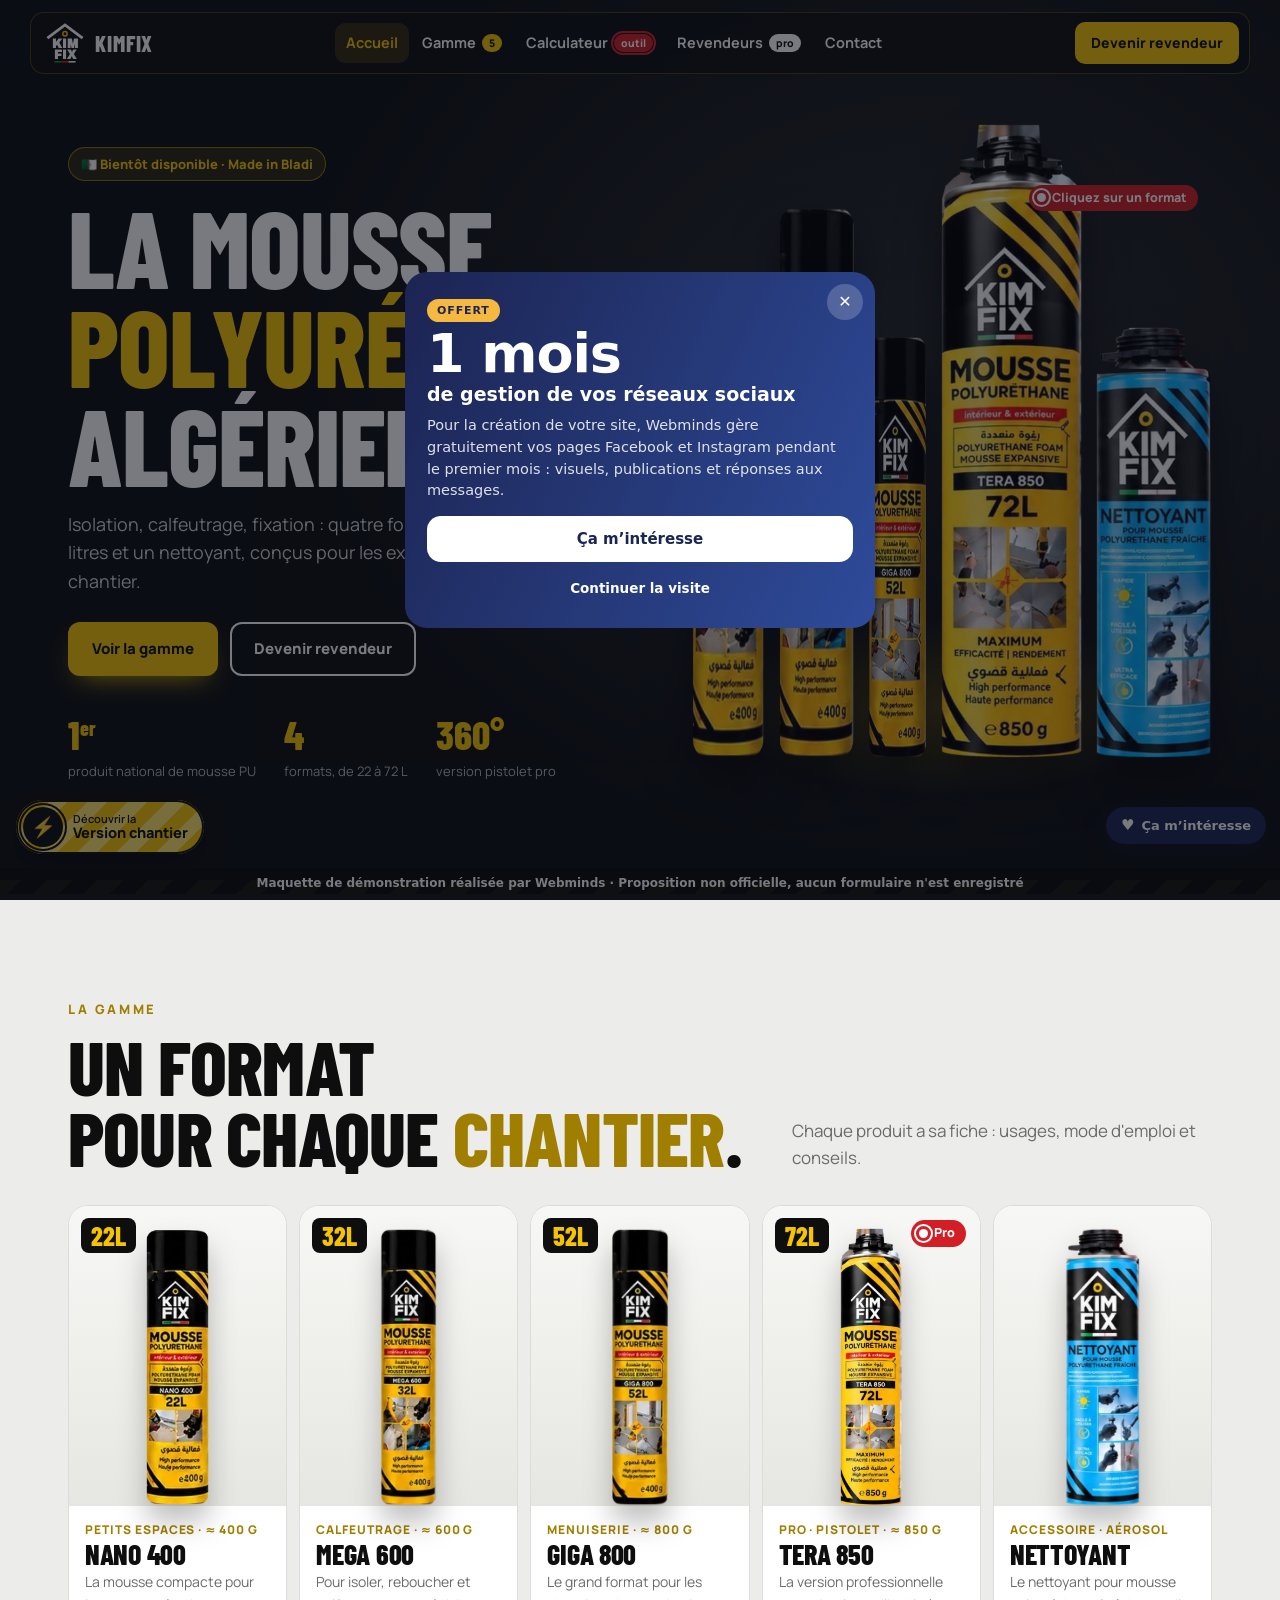
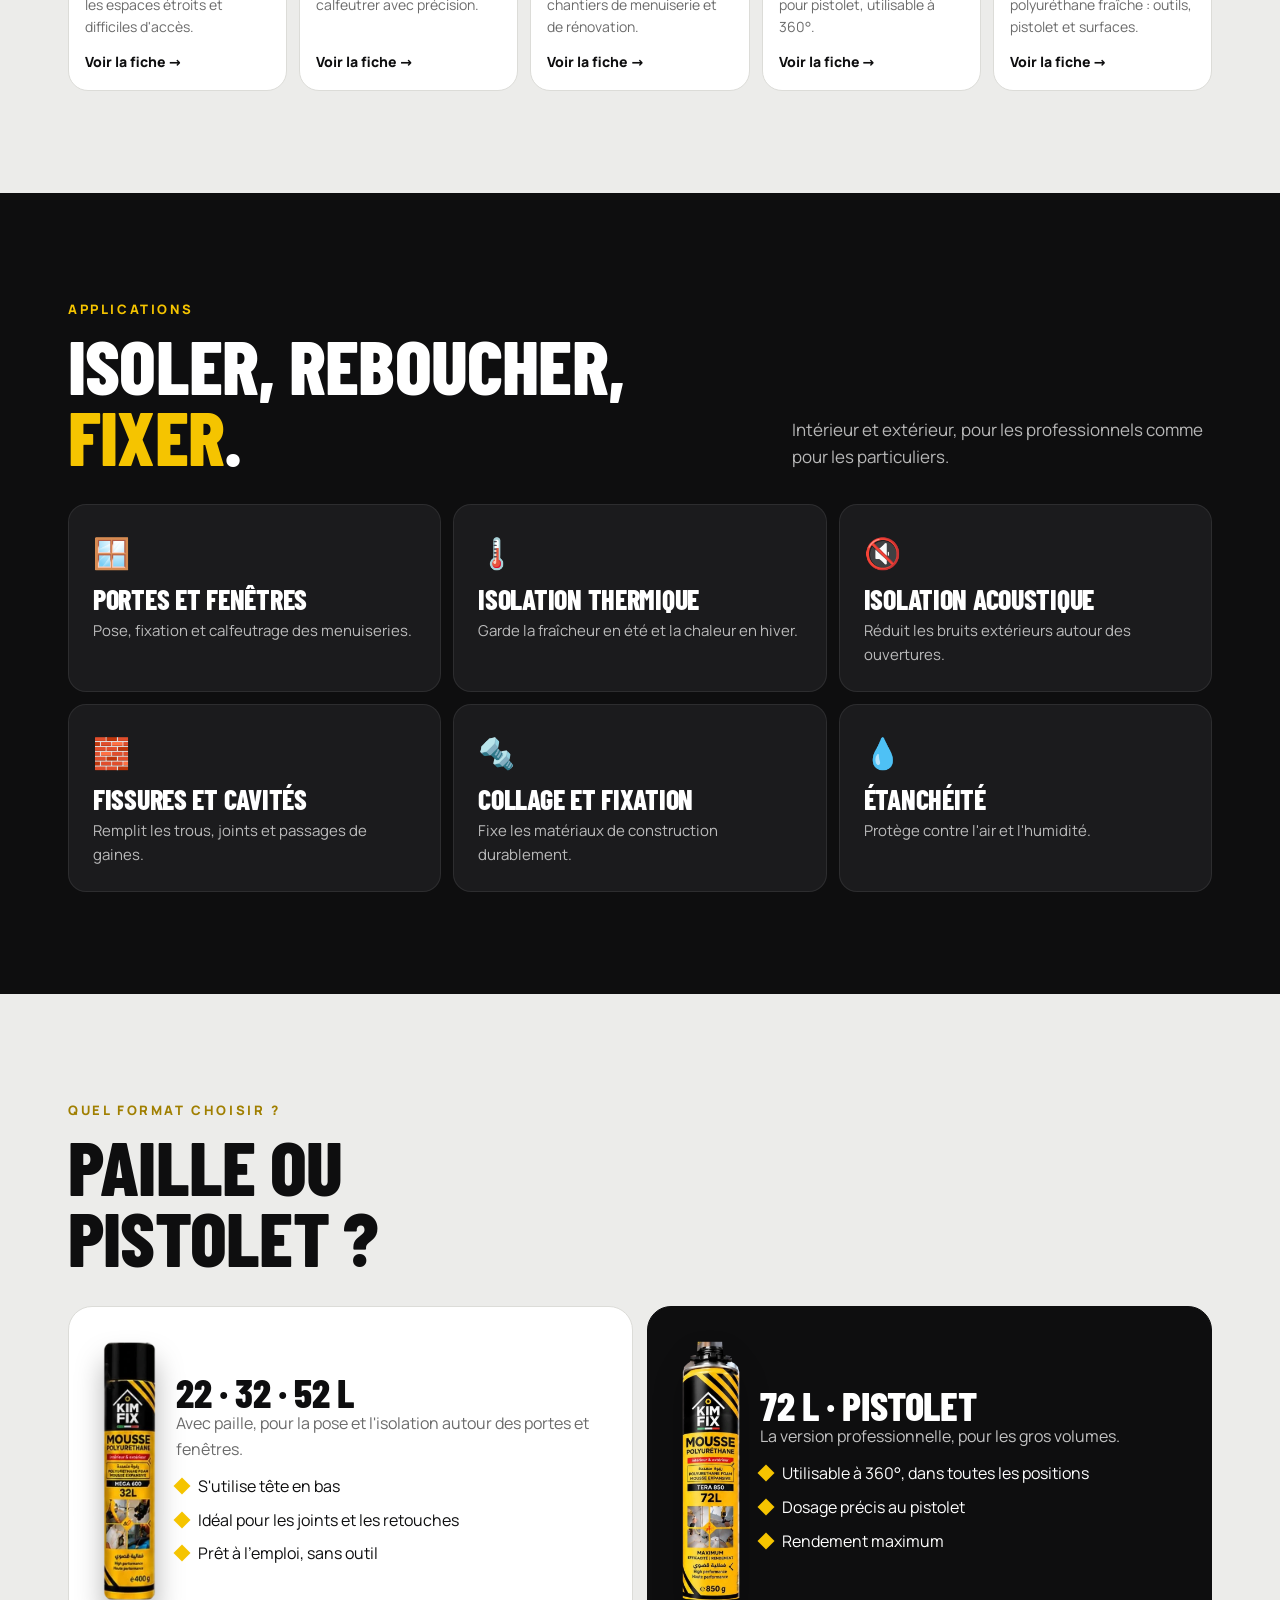
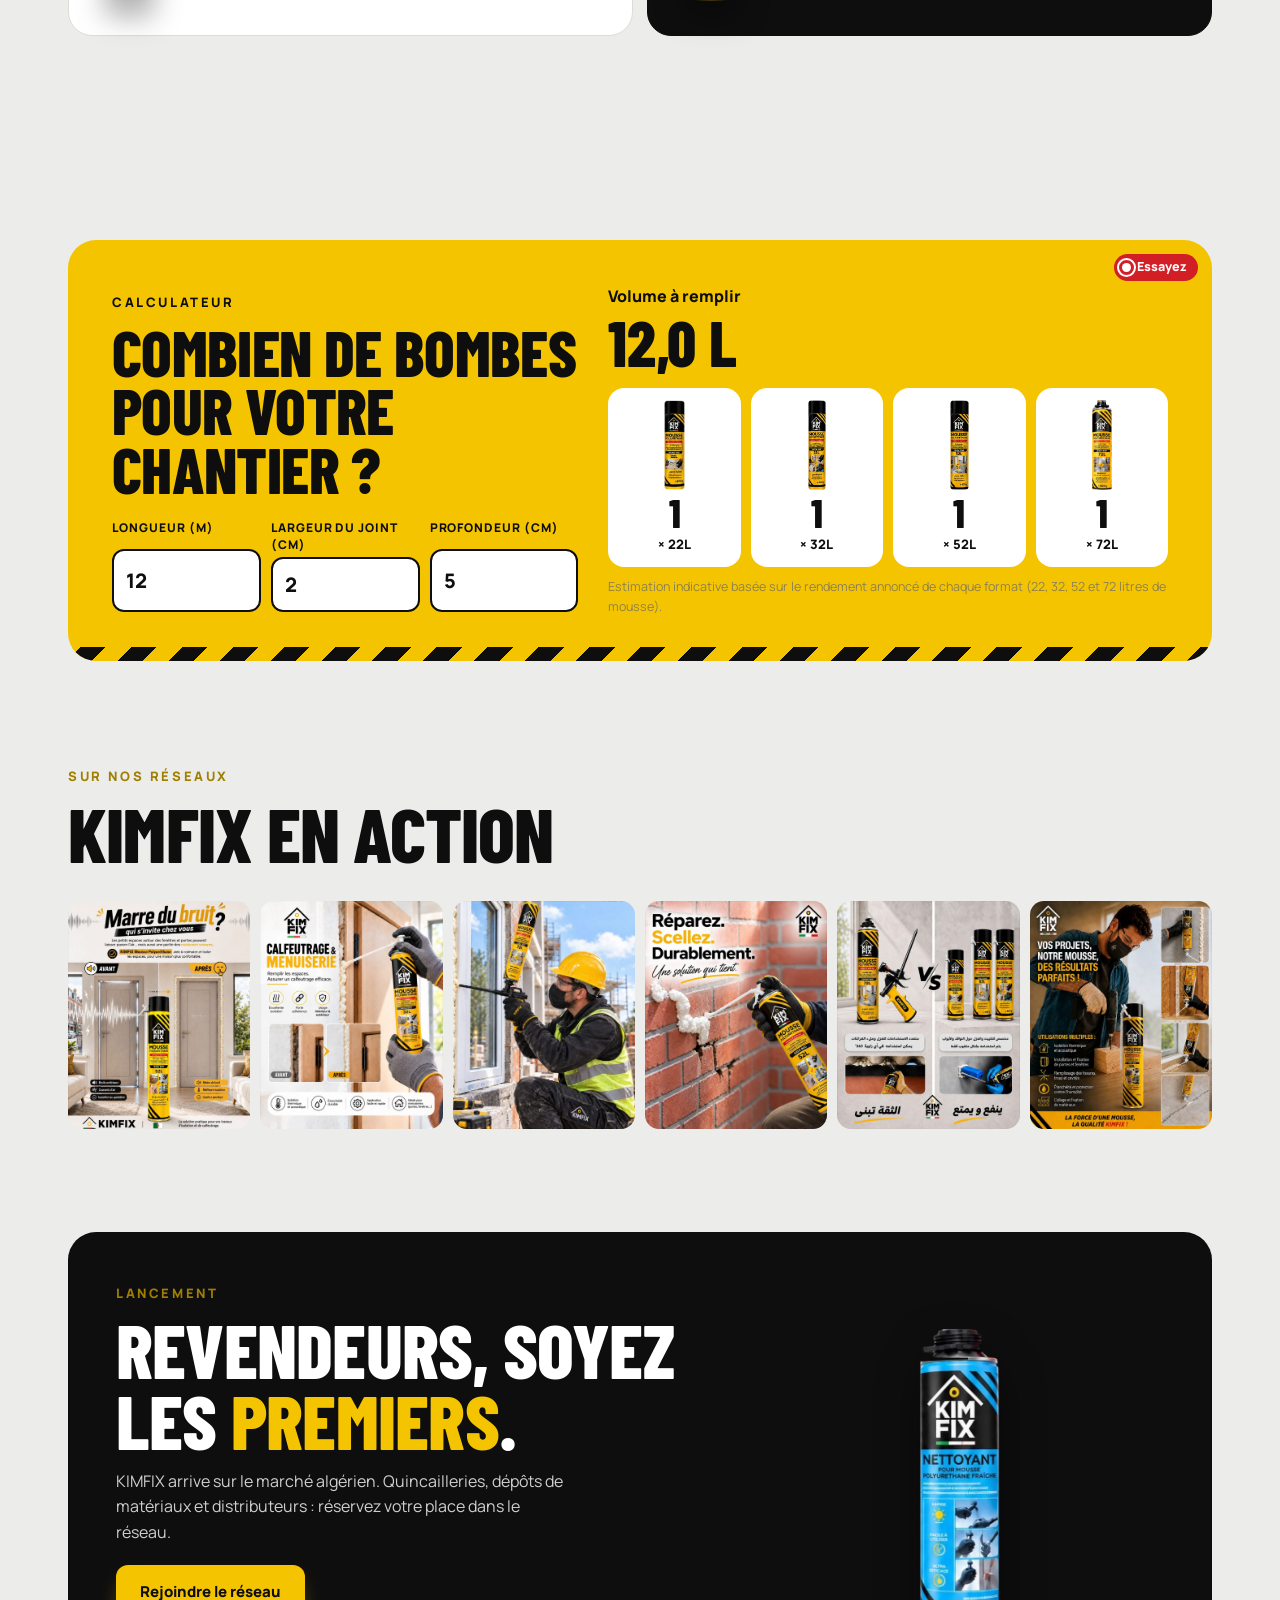
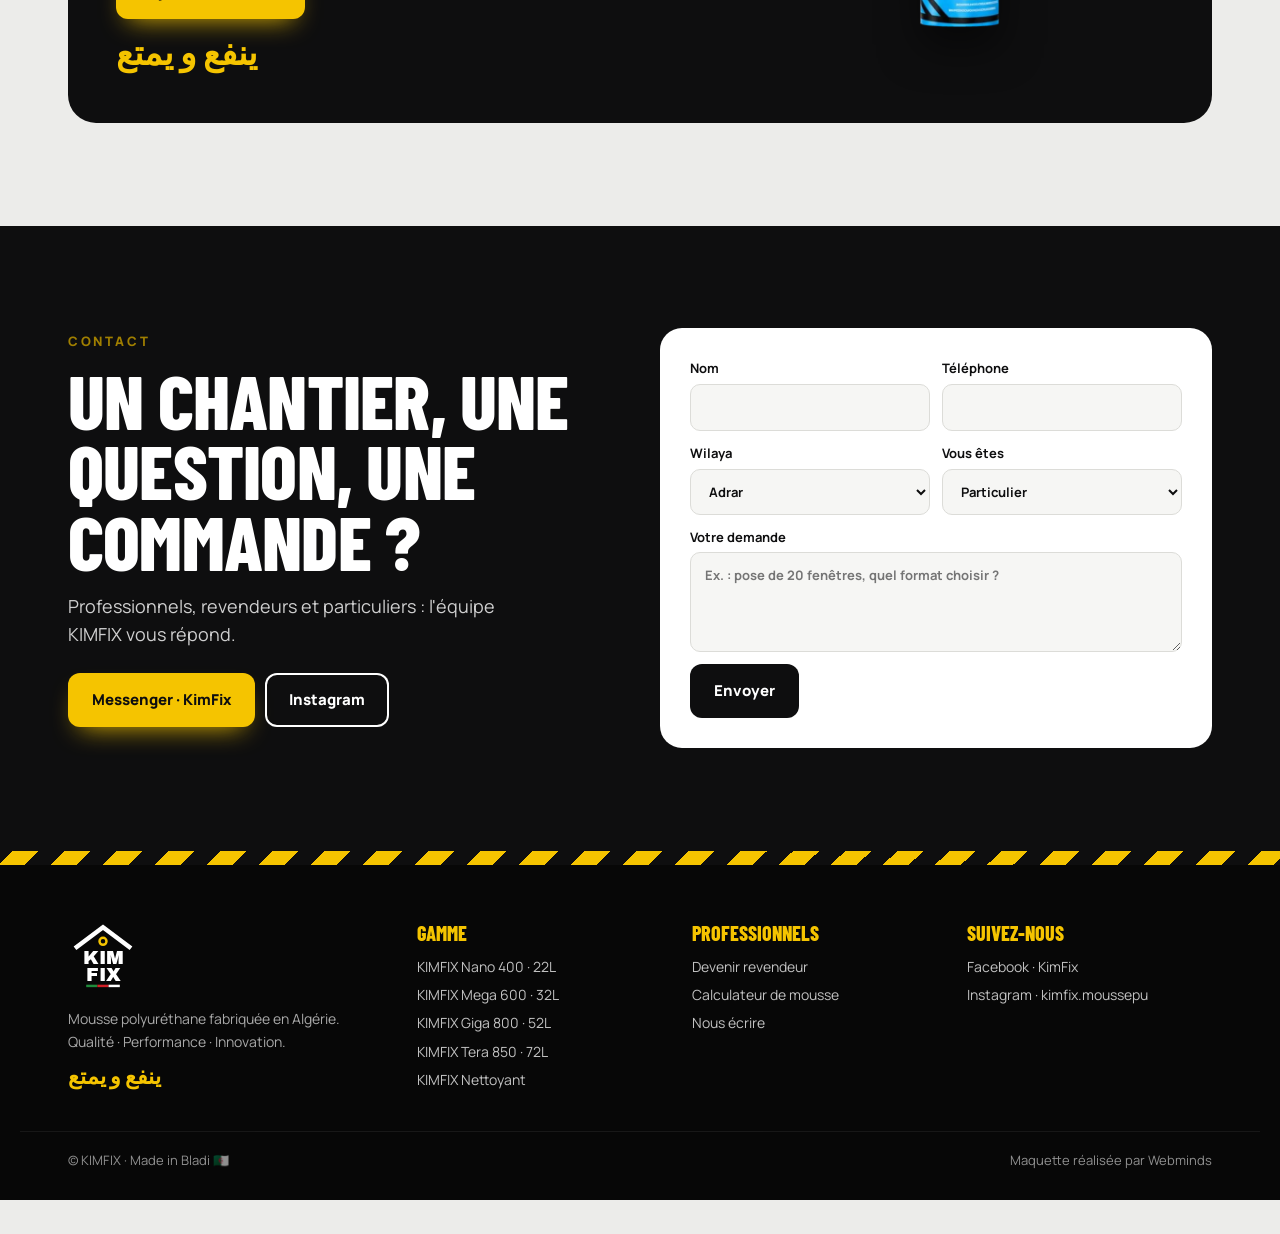
==== commit de1457c1: "Pop-up « 1 mois de réseaux sociaux offert » et bouton « Ça m'intéresse » (envoi WhatsApp)" ====
--- a/index.html
+++ b/index.html
@@ -50,4 +50,41 @@
 document.getElementById('gal').innerHTML=['bruit','calfeutrage','chantier','reparez','vs','projets'].map(k=>'<a href="#gamme"><img src="img/camp-'+k+'.jpg" alt="Publication KIMFIX" loading="lazy"></a>').join('');
 document.getElementById('fbl').href=FB;document.getElementById('igl').href=IG;document.getElementById('cw').innerHTML=WILAYAS.map(w=>'<option>'+w+'</option>').join('');document.getElementById('cform').onsubmit=e=>{e.preventDefault();okForm(e.target,'Message envoyé !')};calcInit(document.getElementById('calcul'));
 reveal();
-</script><script src="https://radar-xi-flax.vercel.app/t.js" defer></script></body></html>
+</script><script data-wml>(function(){if(window.__wmL)return;window.__wmL=1;
+var C={"p": "KIMFIX", "mail": null, "wa": "213797372452", "v": [["/", "Version corporate", "Claire et rassurante"], ["/moderne.html", "Version moderne", "Immersive et animée"]]};
+function ready(f){document.readyState==='loading'?document.addEventListener('DOMContentLoaded',f):f()}
+ready(function(){
+var css='.wmL-b{position:fixed;right:14px;bottom:calc(56px + env(safe-area-inset-bottom));z-index:2147483000;border:0;border-radius:999px;background:#1C2452;color:#fff;font:700 13px/1 system-ui,-apple-system,Segoe UI,Roboto,sans-serif;padding:11px 15px;box-shadow:0 6px 22px rgba(20,30,60,.35);cursor:pointer;display:flex;align-items:center;gap:7px}'
++'@media(max-width:520px){.wmL-b{bottom:calc(112px + env(safe-area-inset-bottom));font-size:12.5px;padding:10px 13px}}'
++'.wmL-m{position:fixed;inset:0;z-index:2147483001;background:rgba(10,14,25,.55);display:none;align-items:flex-end;justify-content:center;font-family:system-ui,-apple-system,Segoe UI,Roboto,sans-serif}.wmL-m.on{display:flex}@media(min-width:700px){.wmL-m{align-items:center;padding:20px}}'
++'.wmL-x{box-sizing:border-box;position:relative;background:#fff;color:#1C2452;width:100%;max-width:470px;max-height:92vh;overflow:auto;border-radius:22px 22px 0 0;padding:24px 22px calc(22px + env(safe-area-inset-bottom));text-align:left}@media(min-width:700px){.wmL-x{border-radius:22px}}'
++'.wmL-x *{box-sizing:border-box}.wmL-c{position:absolute;top:12px;right:12px;width:36px;height:36px;border:0;border-radius:50%;background:#F0F2F1;font-size:16px;cursor:pointer;color:#1C2452}'
++'.wmL-x h3{font:800 26px/1.1 system-ui,-apple-system,sans-serif;margin:4px 40px 10px 0;color:inherit}.wmL-x p{margin:0 0 14px;line-height:1.5;font-size:14.5px;opacity:.85}'
++'.wmL-o{background:linear-gradient(115deg,#1C2452,#2E4B9A);color:#fff}.wmL-o .wmL-c{background:rgba(255,255,255,.2);color:#fff}.wmL-big{font:900 54px/.95 system-ui,-apple-system,sans-serif;letter-spacing:-.02em;margin:6px 0 2px}.wmL-big small{display:block;font-size:19px;font-weight:700;letter-spacing:0;margin-top:6px}'
++'.wmL-tag{display:inline-block;background:#F5B841;color:#1C2452;font:800 11px system-ui,sans-serif;letter-spacing:.08em;border-radius:999px;padding:5px 10px}'
++'.wmL-btn{display:flex;align-items:center;justify-content:center;width:100%;border:0;border-radius:14px;padding:14px;font:800 15px system-ui,-apple-system,sans-serif;cursor:pointer;margin-top:8px}.wmL-w{background:#fff;color:#1C2452}.wmL-g{background:#1FAF55;color:#fff}.wmL-n{background:#1C2452;color:#fff}.wmL-l{background:transparent;color:inherit;font-weight:600;font-size:13.5px;padding:10px}'
++'.wmL-s{font:700 11.5px system-ui,sans-serif;text-transform:uppercase;letter-spacing:.06em;opacity:.6;margin:12px 0 8px}.wmL-ch{display:grid;gap:8px}.wmL-ch label{display:flex;align-items:center;gap:10px;border:1.5px solid #E2E6E3;border-radius:12px;padding:11px 12px;cursor:pointer;font-size:14px;font-weight:600}.wmL-ch label small{display:block;font-weight:500;opacity:.65;font-size:12px}.wmL-ch input{width:18px;height:18px;flex:none;accent-color:#1FAF55}'
++'.wmL-f{display:grid;gap:8px;margin:12px 0 6px}.wmL-f input{border:1.5px solid #E2E6E3;border-radius:12px;padding:12px;font:500 16px system-ui,sans-serif;color:#1C2452;background:#fff;-webkit-user-select:text!important;user-select:text!important;width:100%}'
++'.wmL-ok{text-align:center}.wmL-ok i{display:grid;place-items:center;width:64px;height:64px;margin:6px auto 12px;border-radius:50%;background:#E8F7EE;color:#1FAF55;font-style:normal;font-size:30px}';
+var st=document.createElement('style');st.textContent=css;document.head.appendChild(st);
+function ss(k,v){try{if(v===undefined)return sessionStorage.getItem(k);sessionStorage.setItem(k,v)}catch(e){}}
+var p=location.pathname,cur=0;C.v.forEach(function(v,i){if(v[0]!=='/'&&p.indexOf(v[0])===0)cur=i});
+var off=document.createElement('div');off.className='wmL-m';off.innerHTML='<div class="wmL-x wmL-o" role="dialog" aria-modal="true"><button class="wmL-c" type="button" aria-label="Fermer">✕</button><span class="wmL-tag">OFFERT</span><div class="wmL-big">1 mois<small>de gestion de vos réseaux sociaux</small></div><p style="margin-top:12px">Pour la création de votre site, Webminds gère gratuitement vos pages Facebook et Instagram pendant le premier mois : visuels, publications et réponses aux messages.</p><button class="wmL-btn wmL-w" type="button" data-i>Ça m’intéresse</button><button class="wmL-btn wmL-l" type="button" data-c>Continuer la visite</button></div>';
+var ch='';C.v.forEach(function(v,i){ch+='<label><input type="radio" name="wmLv" value="'+v[1]+'"'+(i===cur?' checked':'')+'><span>'+v[1]+(v[2]?'<small>'+v[2]+'</small>':'')+'</span></label>'});
+var it=document.createElement('div');it.className='wmL-m';it.innerHTML='<div class="wmL-x" role="dialog" aria-modal="true"><button class="wmL-c" type="button" aria-label="Fermer">✕</button><div data-s1><h3>Cette maquette vous plaît ?</h3><p>Choisissez la version qui vous intéresse : Webminds vous recontacte pour vous la présenter.</p>'+(C.v.length>1?'<div class="wmL-s">La version préférée</div><div class="wmL-ch">'+ch+'</div>':'')+'<div class="wmL-s">En plus</div><div class="wmL-ch"><label><input type="checkbox" value="Gestion des réseaux sociaux (1 mois offert)"><span>Réseaux sociaux<small>1 mois de gestion offert avec le site</small></span></label></div><div class="wmL-f"><input name="n" placeholder="Votre nom" autocomplete="name"><input name="t" type="tel" inputmode="tel" placeholder="Votre téléphone (facultatif)" autocomplete="tel"></div><button class="wmL-btn wmL-g" type="button" data-w>Envoyer sur WhatsApp</button>'+(C.mail?'<button class="wmL-btn wmL-l" type="button" data-e>Envoyer par e-mail</button>':'')+'</div><div class="wmL-ok" data-s2 hidden><i>✓</i><h3 style="margin:0 0 8px">Merci !</h3><p>Votre choix a bien été transmis à Webminds. Nous vous recontactons très vite.</p><button class="wmL-btn wmL-n" type="button" data-c>Continuer la visite</button></div></div>';
+document.body.appendChild(off);document.body.appendChild(it);
+var b=document.createElement('button');b.type='button';b.className='wmL-b';b.innerHTML='<b style="font-size:15px">♥</b>Ça m’intéresse';document.body.appendChild(b);
+function op(m){off.classList.remove('on');it.classList.remove('on');m.classList.add('on')}
+[off,it].forEach(function(m){m.addEventListener('click',function(e){if(e.target===m||e.target.closest('.wmL-c')||e.target.closest('[data-c]'))m.classList.remove('on')})});
+b.onclick=function(){op(it)};off.querySelector('[data-i]').onclick=function(){op(it)};
+function msg(){var v=(it.querySelector('input[name=wmLv]:checked')||{}).value||C.v[cur][1],x=[].map.call(it.querySelectorAll('input[type=checkbox]:checked'),function(c){return c.value}),n=it.querySelector('[name=n]').value.trim(),t=it.querySelector('[name=t]').value.trim();
+ return{v:v,x:x,n:n,t:t,txt:'Bonjour Webminds, la maquette '+C.p+' m’intéresse.\nVersion préférée : '+v+(x.length?'\nEn plus : '+x.join(', '):'')+(n?'\nNom : '+n:'')+(t?'\nTéléphone : '+t:'')+'\nLien : '+location.origin+C.v[cur][0]}}
+function mail(m){if(!C.mail)return;try{fetch('https://formsubmit.co/ajax/'+C.mail,{method:'POST',keepalive:true,headers:{'Content-Type':'application/json','Accept':'application/json'},body:JSON.stringify({_subject:'Maquette '+C.p+' : intéressé ('+m.v+')',Prospect:C.p,Version:m.v,Options:m.x.join(', ')||'-',Nom:m.n||'-',Telephone:m.t||'-',Lien:location.origin+C.v[cur][0],_template:'table',_captcha:'false'})}).catch(function(){})}catch(e){}}
+function done(){it.querySelector('[data-s1]').hidden=true;it.querySelector('[data-s2]').hidden=false;ss('wmL-sent','1')}
+it.querySelector('[data-w]').onclick=function(){var m=msg();mail(m);done();location.href='https://wa.me/'+C.wa+'?text='+encodeURIComponent(m.txt)};
+var e=it.querySelector('[data-e]');if(e)e.onclick=function(){mail(msg());done()};
+var sh=ss('wmL-off');addEventListener('scroll',function(){var r=(scrollY+innerHeight)/document.documentElement.scrollHeight;
+ if(!sh&&scrollY>500&&r>.3){sh=1;ss('wmL-off','1');op(off)}
+ if(!ss('wmL-it')&&!ss('wmL-sent')&&sh&&r>.92&&!off.classList.contains('on')){ss('wmL-it','1');op(it)}},{passive:true});
+});})();
+</script></body></html>
